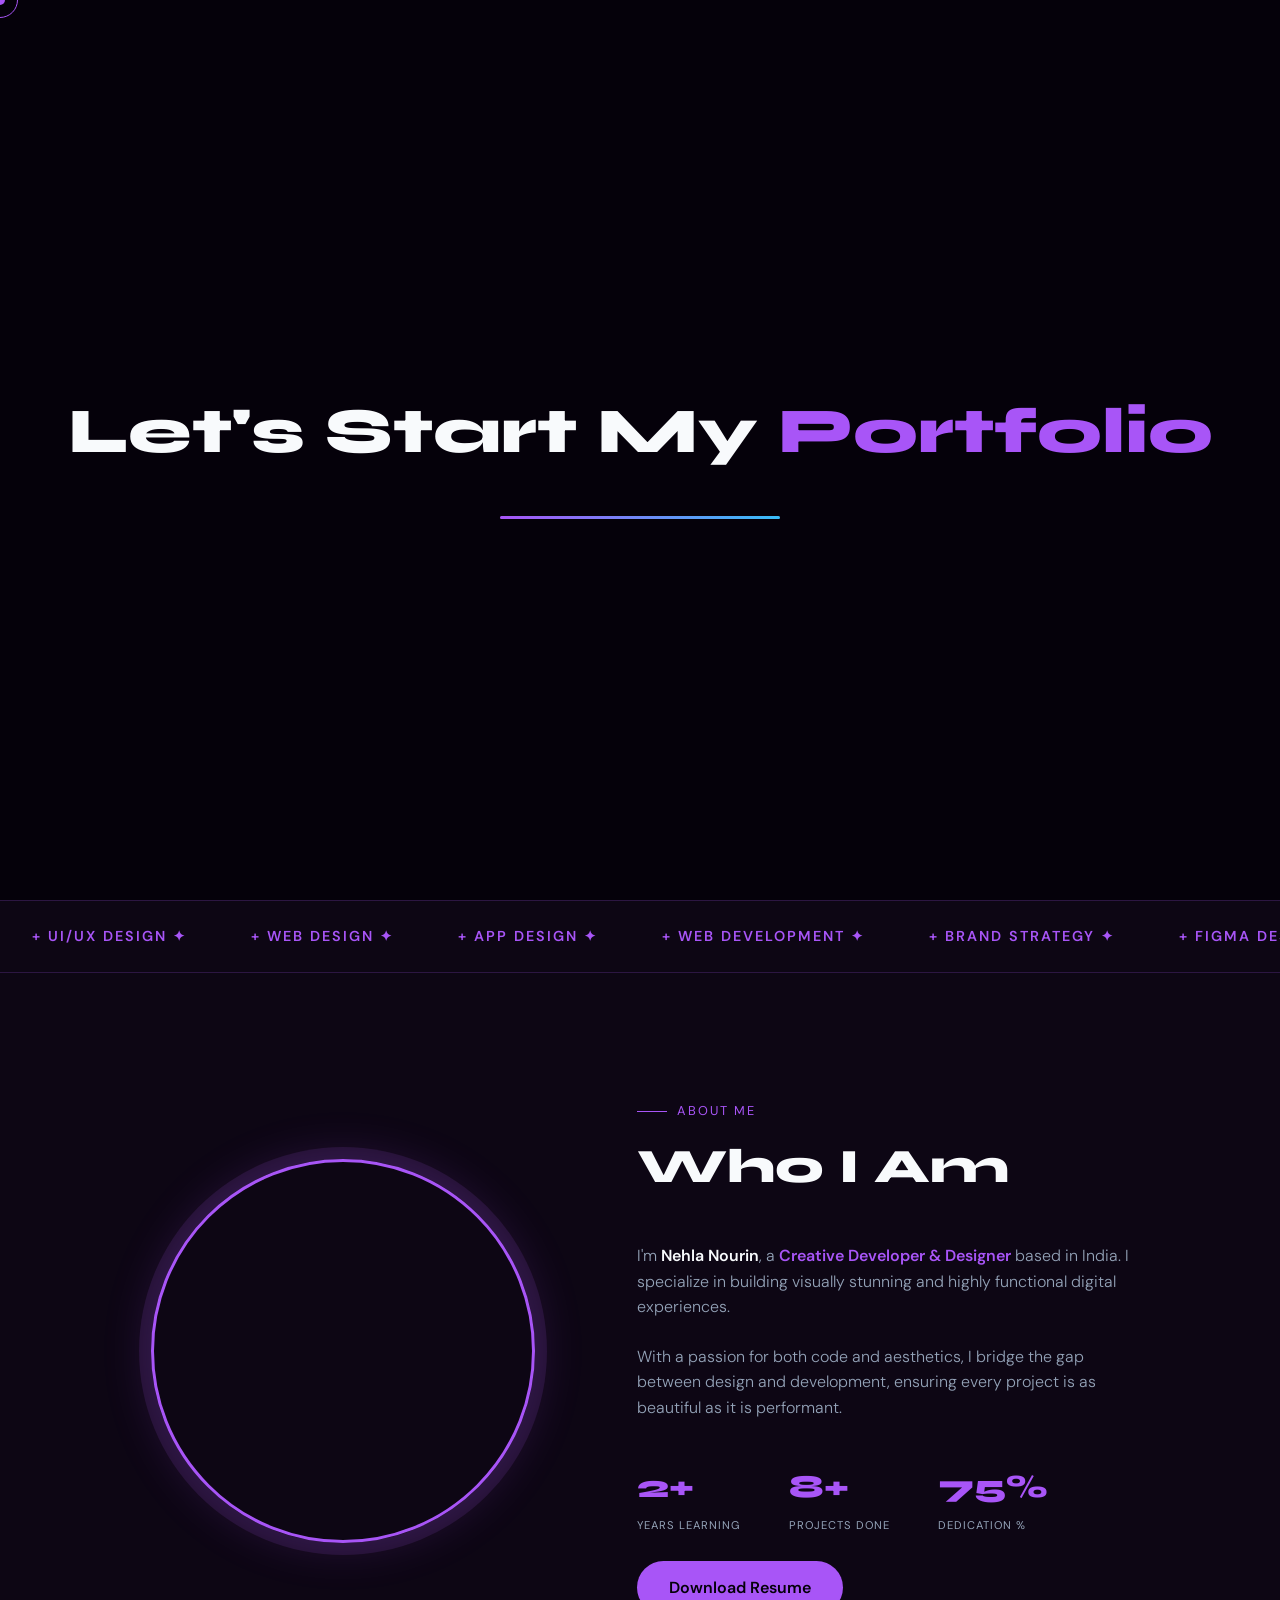
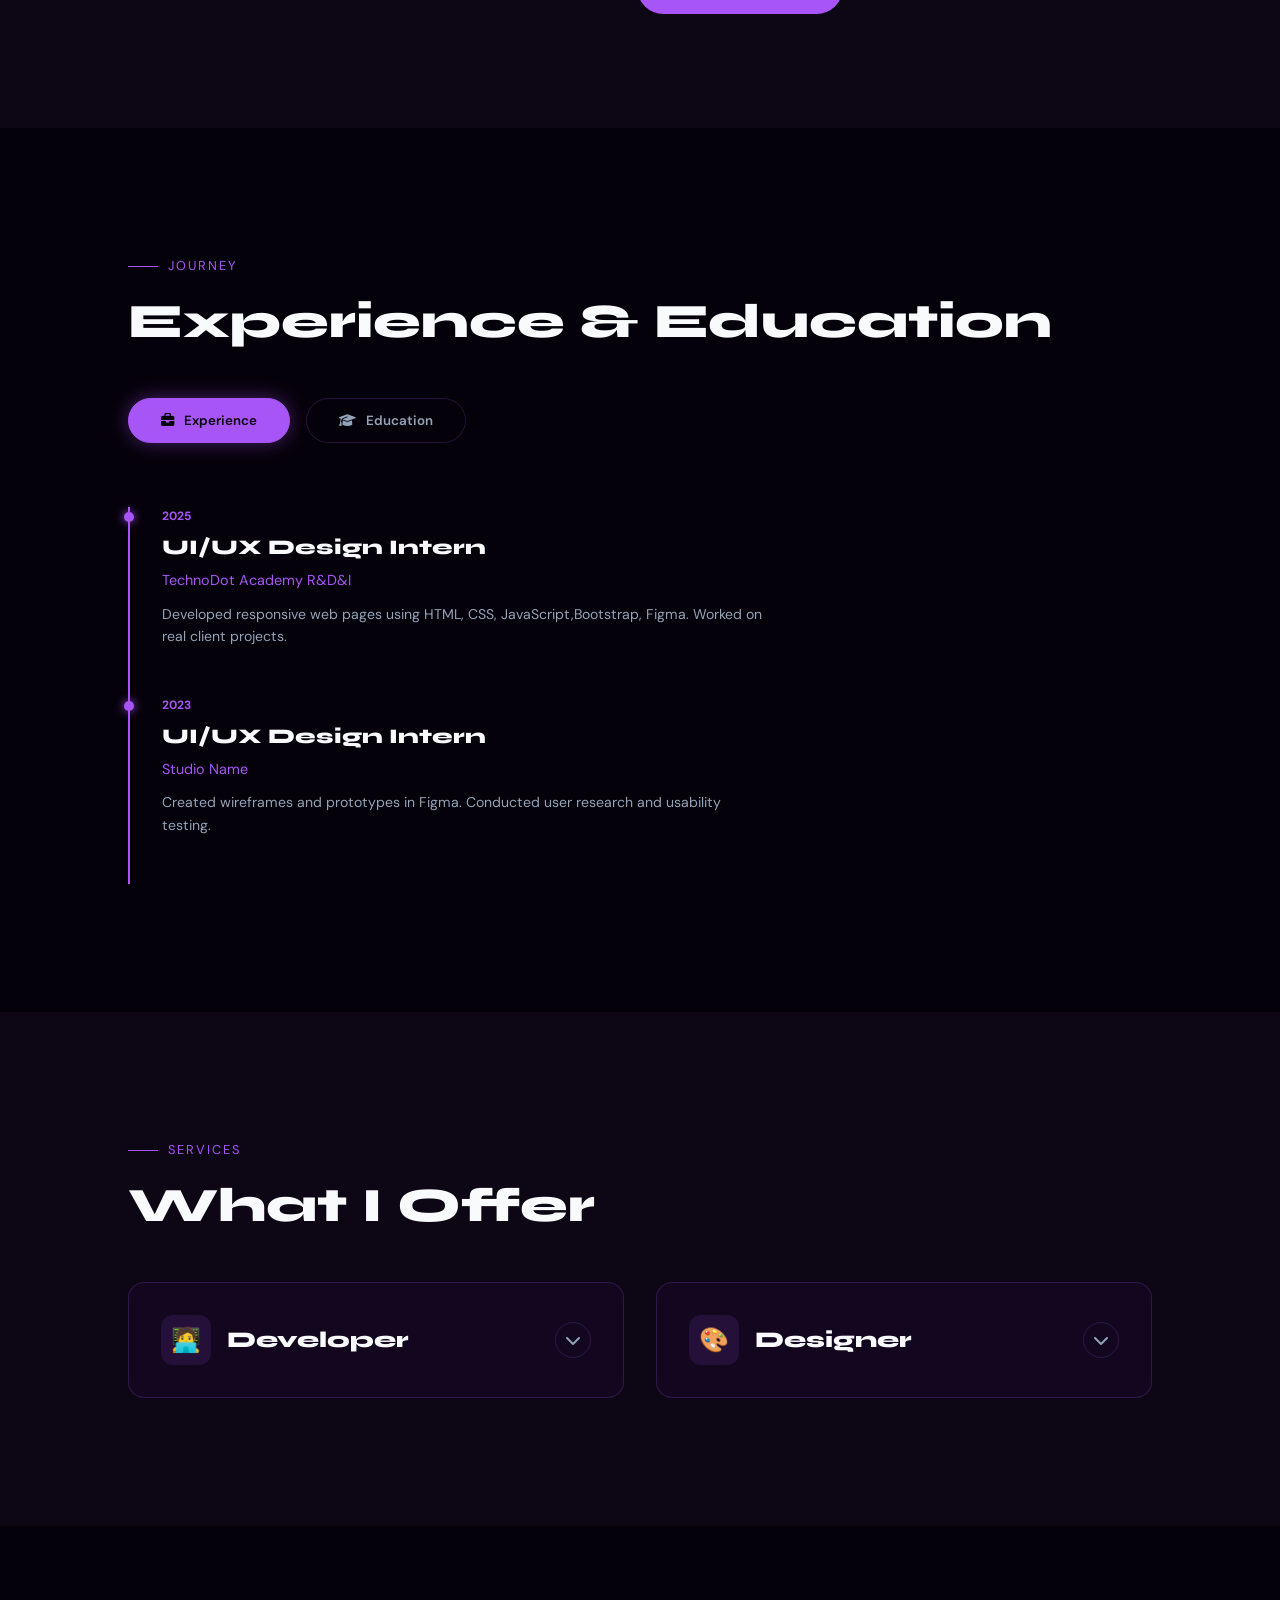
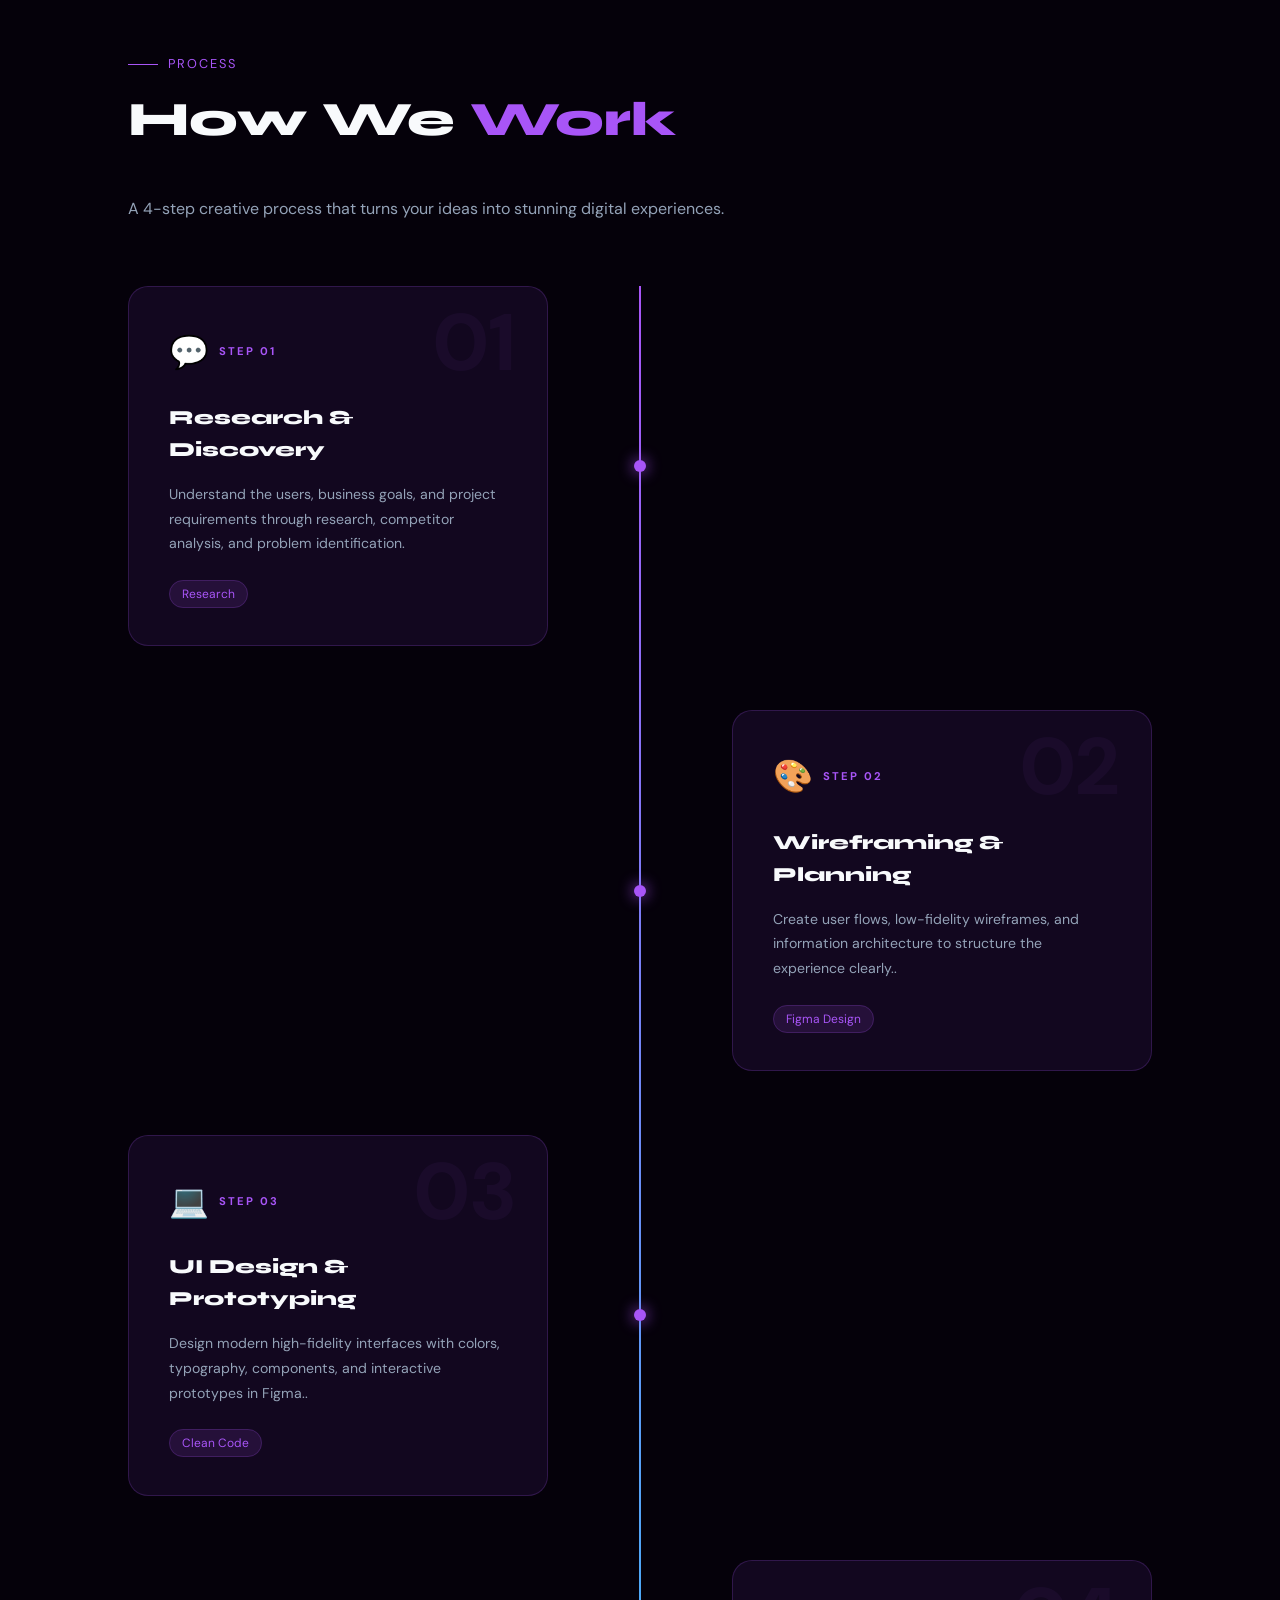
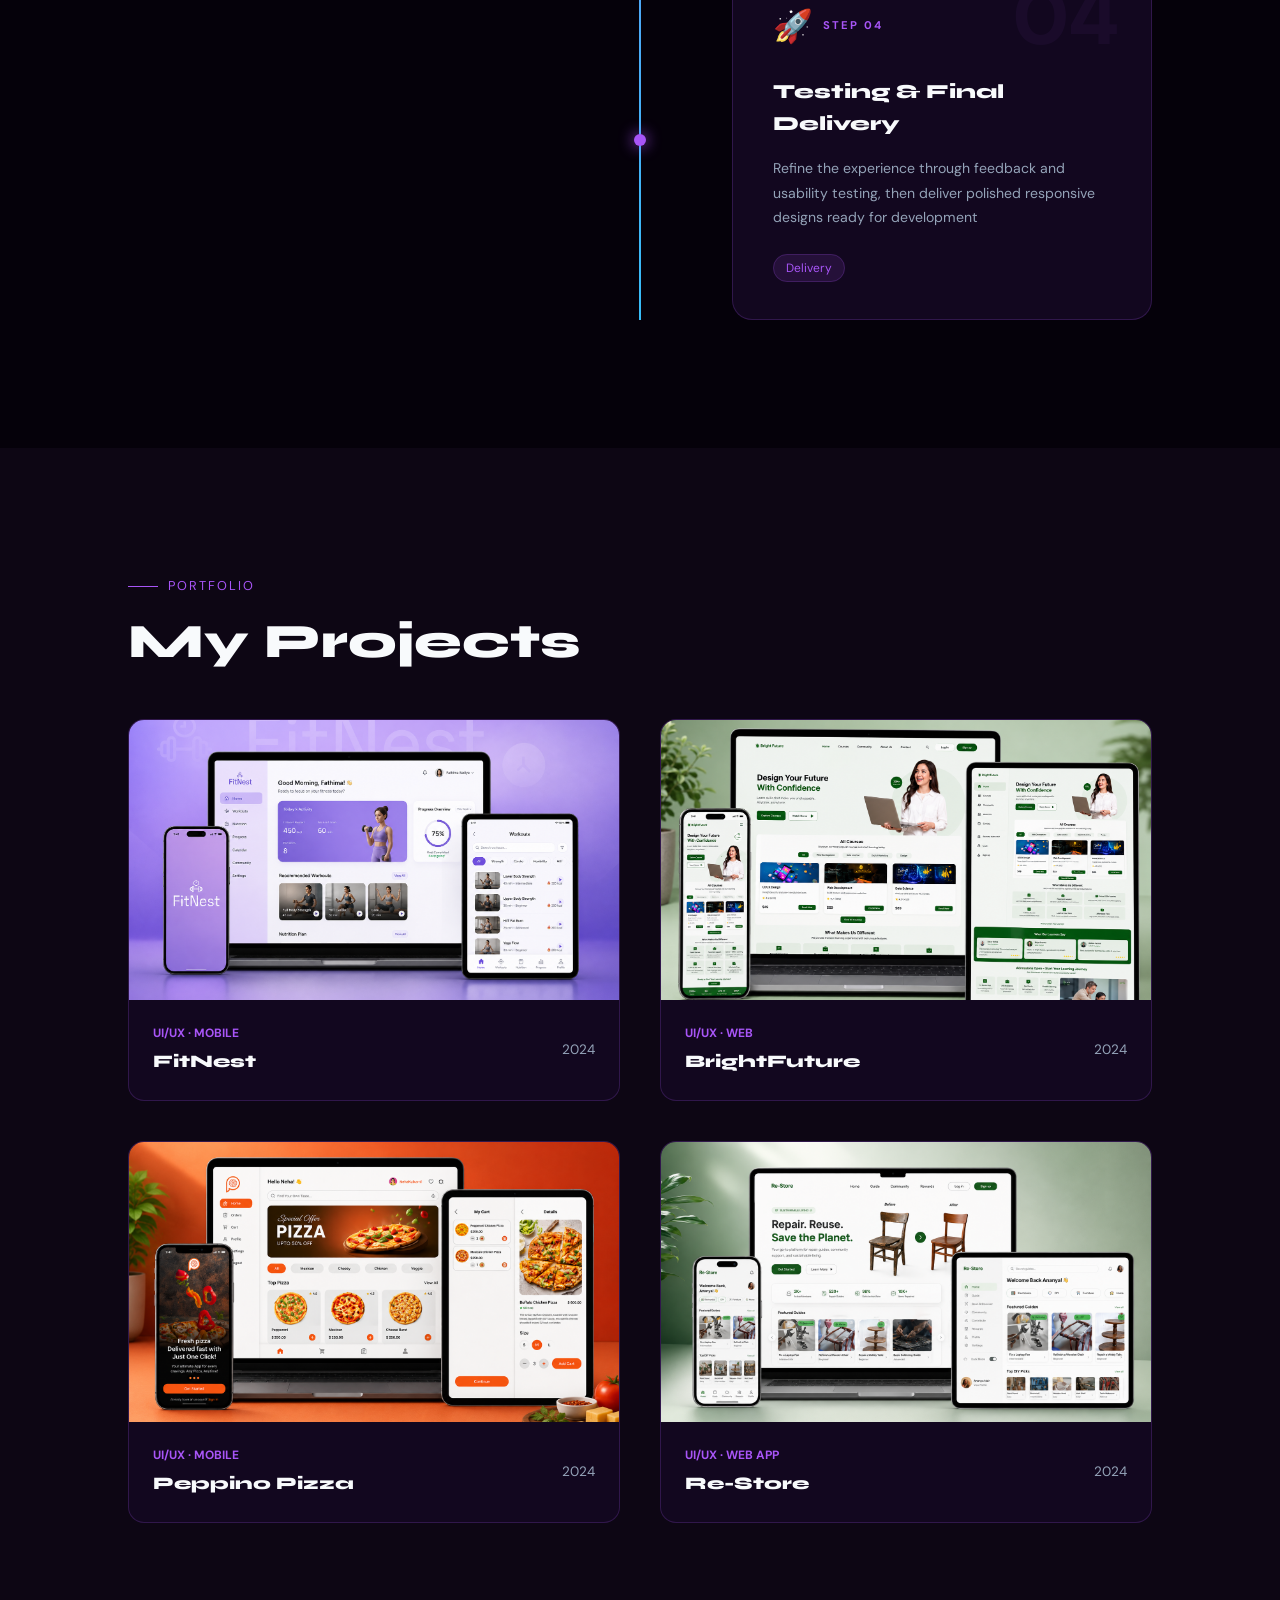
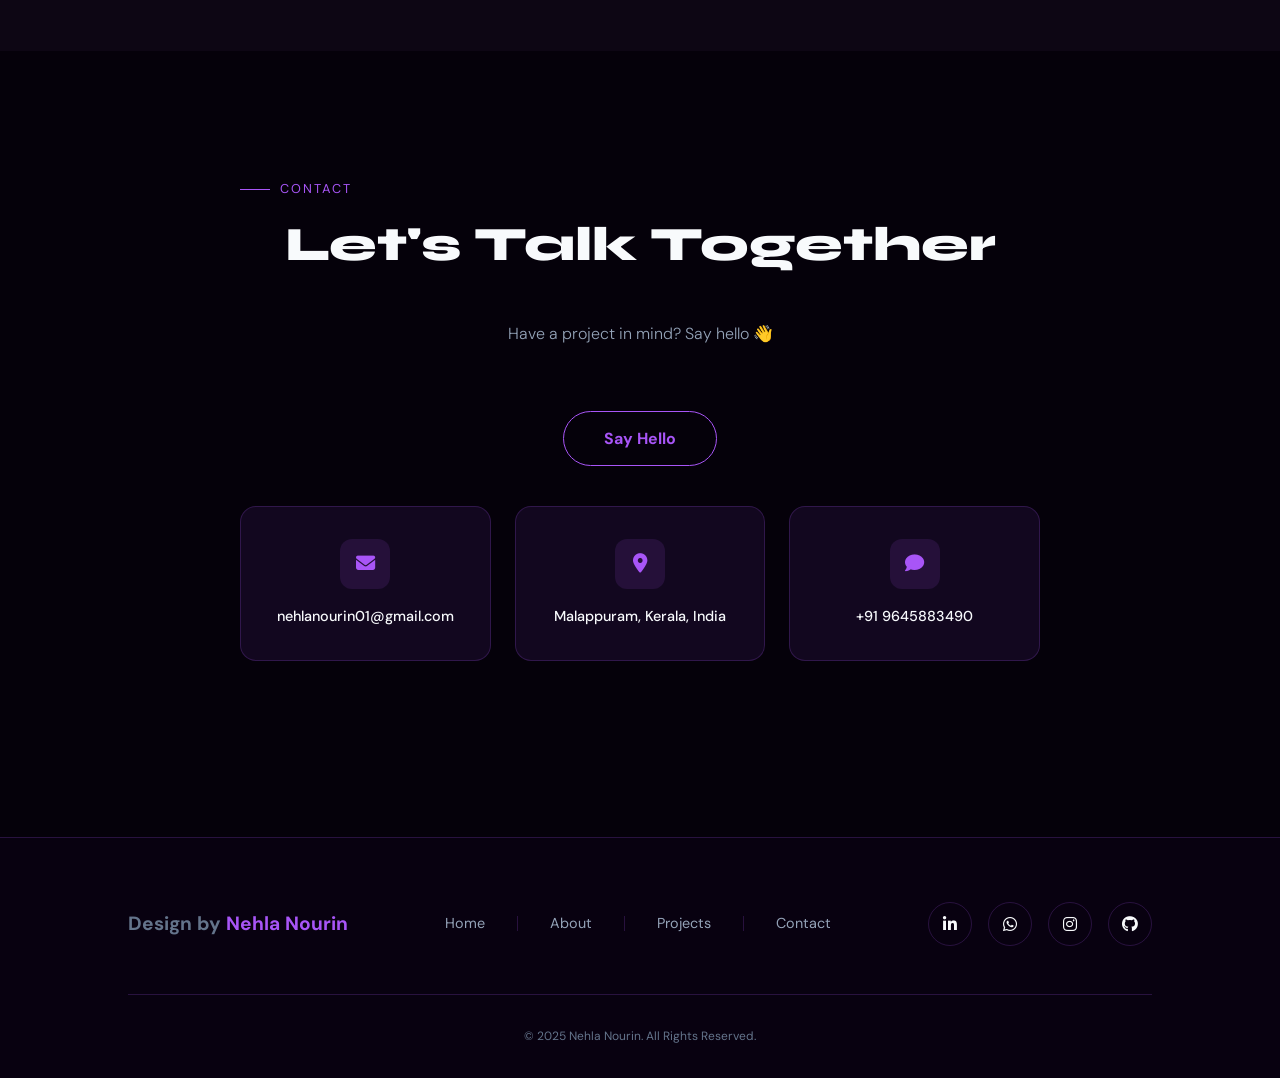
==== index.html @ ca7ad857 "Initial portfolio upload" ====
<!DOCTYPE html>
<html lang="en" data-theme="dark">

<head>
    <meta charset="UTF-8">
    <meta name="viewport" content="width=device-width, initial-scale=1.0">
    <title>Nehla Nourin — Creative Developer & Designer</title>
    <meta name="description"
        content="Portfolio of Nehla Nourin, a Creative Developer & Designer specializing in UI/UX and Web Development.">

    <!-- Fonts -->
    <link rel="preconnect" href="https://fonts.googleapis.com">
    <link rel="preconnect" href="https://fonts.gstatic.com" crossorigin>
    <link
        href="https://fonts.googleapis.com/css2?family=DM+Sans:ital,opsz,wght@0,9..40,100..1000;1,9..40,100..1000&family=Syne:wght@400..800&display=swap"
        rel="stylesheet">

    <!-- Icons -->
    <link rel="stylesheet" href="https://cdnjs.cloudflare.com/ajax/libs/font-awesome/6.5.1/css/all.min.css">
    <link rel="stylesheet" href="css/style.css">
</head>

<body>

    <!-- Scroll Progress -->
    <div id="prog"></div>

    <!-- Custom Cursor -->
    <div id="cur"></div>
    <div id="cur-r"></div>

    <!-- Intro Loader -->
    <div id="intro">
        <div class="intro-text"></div>
        <div class="intro-bar">
            <div class="intro-fill"></div>
        </div>
    </div>

    <!-- Navbar -->
    <nav id="navbar">
        <a href="#home" class="logo">Nehla<span>.</span></a>

        <div class="nav-links">
            <a href="#home" class="active">Home</a>
            <a href="#about">About</a>
            <a href="#projects">Projects</a>
            <a href="#contact">Contact</a>
        </div>

        <div class="nav-right">
            <div class="theme-toggle" onclick="toggleTheme()">
                <div class="toggle-knob">🌙</div>
            </div>
            <div class="hamburger" id="hbg">
                <i class="fa-solid fa-bars-staggered"></i>
            </div>
        </div>
    </nav>

    <!-- Mobile Menu -->
    <div id="mob">
        <a href="#home" class="mob-link">🏠 Home</a>
        <a href="#about" class="mob-link">👤 About</a>
        <a href="#projects" class="mob-link">🗂 Projects</a>
        <a href="#contact" class="mob-link">📬 Contact</a>
    </div>

    <!-- Hero Section -->
    <section id="home">
        <div class="hero-left">
            <span class="hi rv" style="transition-delay: 0.1s;">Hello, I'm</span>
            <h1 class="rv" style="transition-delay: 0.2s;">Nehla Nourin</h1>
            <span class="sub rv" style="transition-delay: 0.3s;">Creative Developer & Designer</span>

            <div class="available-badge rv" style="transition-delay: 0.4s;"
                onclick="window.open('https://wa.me/919645883490?text=Hello%20Nehla,%20I\'d%20like%20to%20work%20with%20you!')">
                <div class="dot-ping"></div>
                Available for Work
            </div>

            <div class="hero-btns rv" style="transition-delay: 0.5s;">
                <a href="#contact" class="btn btn-primary">Get In Touch</a>
                <a href="#projects" class="btn btn-ghost">View Projects</a>
            </div>

            <div class="hero-socials rv" style="transition-delay: 0.6s;">
                <a href="https://www.linkedin.com/in/nehla-nourin-860824318" class="soc-icon"><i
                        class="fa-brands fa-linkedin-in"></i></a>
                <a href="https://github.com/nehlanourin" class="soc-icon"><i class="fa-brands fa-github"></i></a>
                <a href="https://www.instagram.com/nehla_nourin_/" class="soc-icon"><i
                        class="fa-brands fa-instagram"></i></a>
                <a href="https://wa.me/919645883490" class="soc-icon"><i class="fa-brands fa-whatsapp"></i></a>
            </div>
        </div>

        <div class="hero-center">
            <div id="hbox">
                <img src="./images/nehla1.png" alt="Nehla Nourin">
            </div>
        </div>

        <div class="hero-right">
            <h2 class="syne big-txt">Creative<br><span>Developer &<br>Designer</span></h2>

            <div class="spin-btn" onclick="document.querySelector('#contact').scrollIntoView()">
                <div class="spin-ring">
                    <div class="spin-dot"></div>
                </div>
                <div class="spin-inner">
                    Get In Touch <br> <i class="fa-solid fa-arrow-right-long" style="margin-top:5px"></i>
                </div>
            </div>
        </div>
    </section>

    <!-- Ticker Strip -->
    <div id="ticker">
        <div class="ticker-wrap">
            <div class="tick-item">+ UI/UX Design ✦</div>
            <div class="tick-item">+ Web Design ✦</div>
            <div class="tick-item">+ App Design ✦</div>
            <div class="tick-item">+ Web Development ✦</div>
            <div class="tick-item">+ Brand Strategy ✦</div>
            <div class="tick-item">+ Figma Design ✦</div>
            <!-- Duplicate for seamless loop -->
            <div class="tick-item">+ UI/UX Design ✦</div>
            <div class="tick-item">+ Web Design ✦</div>
            <div class="tick-item">+ App Design ✦</div>
            <div class="tick-item">+ Web Development ✦</div>
            <div class="tick-item">+ Brand Strategy ✦</div>
            <div class="tick-item">+ Figma Design ✦</div>
        </div>
    </div>

    <!-- About Section -->
    <section id="about">
        <div class="about-left rl">
            <div class="about-img">
                <img src="./images/nehla1.png" alt="Nehla Nourin">
            </div>
        </div>
        <div class="about-right rr">
            <div class="eyebrow">About Me</div>
            <h2 class="section-title">Who I Am</h2>
            <p class="bio">
                I'm <b>Nehla Nourin</b>, a <span>Creative Developer & Designer</span> based in India. I specialize in
                building visually stunning and highly functional digital experiences.
            </p>
            <p class="bio">
                With a passion for both code and aesthetics, I bridge the gap between design and development, ensuring
                every project is as beautiful as it is performant.
            </p>

            <div class="stats-row">
                <div class="stat-item">
                    <h3 class="count" data-target="2">0</h3>
                    <p>Years Learning</p>
                </div>
                <div class="stat-item">
                    <h3 class="count" data-target="10">0</h3>
                    <p>Projects Done</p>
                </div>
                <div class="stat-item">
                    <h3 class="count" data-target="100">0</h3>
                    <p>Dedication %</p>
                </div>
            </div>

            <a href="./images/Nehla_Nourin_Resume.pdf" download class="btn btn-primary">Download Resume</a>
        </div>
    </section>

    <!-- Experience & Education -->
    <section id="exp">
        <div class="eyebrow">Journey</div>
        <h2 class="section-title">Experience & Education</h2>

        <div class="tabs">
            <button class="tab-btn active" onclick="switchTab('exp-pane', this)">
                <i class="fa-solid fa-briefcase"></i> Experience
            </button>
            <button class="tab-btn" onclick="switchTab('edu-pane', this)">
                <i class="fa-solid fa-graduation-cap"></i> Education
            </button>
        </div>

        <div id="exp-pane" class="pane active rv">
            <div class="timeline">
                <div class="time-item">
                    <span class="time-year">2025</span>
                    <h3 class="time-title">UI/UX Design Intern</h3>
                    <span class="time-place">TechnoDot Academy R&D&I</span>
                    <p class="time-desc">Developed responsive web pages using HTML, CSS, JavaScript,Bootstrap, Figma.
                        Worked on real
                        client projects.</p>
                </div>
                <div class="time-item">
                    <span class="time-year">2023</span>
                    <h3 class="time-title">UI/UX Design Intern</h3>
                    <span class="time-place">Studio Name</span>
                    <p class="time-desc">Created wireframes and prototypes in Figma. Conducted user research and
                        usability testing.</p>
                </div>
            </div>
        </div>

        <div id="edu-pane" class="pane rv">
            <div class="timeline">
                <div class="time-item">
                    <span class="time-year">2022 – 2025</span>
                    <h3 class="time-title">BCA (Bachelor of Computer Applications)</h3>
                    <span class="time-place">Calicut University, Kerala</span>
                </div>
                <div class="time-item">
                    <span class="time-year">2020 – 2022</span>
                    <h3 class="time-title">Higher Secondary</h3>
                    <span class="time-place">Darul Hidaya Higher Secondary School</span>
                </div>
                <div class="time-item">
                    <span class="time-year">2019</span>
                    <h3 class="time-title">SSLC</h3>
                    <span class="time-place">NavaMukundha Hiher Secondary School</span>
                </div>
            </div>
        </div>
    </section>

    <!-- What I Offer -->
    <section id="offer">
        <div class="eyebrow">Services</div>
        <h2 class="section-title">What I Offer</h2>

        <div class="offer-grid">
            <!-- Card 1 -->
            <div class="offer-card rv d1" onclick="toggleAccordion(this)">
                <div class="card-head">
                    <div class="card-head-left">
                        <div class="card-icon">🧑‍💻</div>
                        <h3>Developer</h3>
                    </div>
                    <div class="chevron"><i class="fa-solid fa-chevron-down"></i></div>
                </div>
                <div class="card-body">
                    <p>Website creation with HTML, CSS, JavaScript. Professional responsive websites with modern tools.
                    </p>
                    <div class="tags">
                        <span class="tag">HTML</span>
                        <span class="tag">CSS</span>
                        <span class="tag">JavaScript</span>
                        <span class="tag">Bootstrap</span>
                        <span class="tag">Responsive</span>
                    </div>
                </div>
            </div>

            <!-- Card 2 -->
            <div class="offer-card rv d2" onclick="toggleAccordion(this)">
                <div class="card-head">
                    <div class="card-head-left">
                        <div class="card-icon">🎨</div>
                        <h3>Designer</h3>
                    </div>
                    <div class="chevron"><i class="fa-solid fa-chevron-down"></i></div>
                </div>
                <div class="card-body">
                    <p>UI/UX design with Figma, Photoshop, Adobe XD. Creating user-centered interfaces and motion
                        designs.</p>
                    <div class="tags">
                        <span class="tag">Figma</span>
                        <span class="tag">Photoshop</span>
                        <span class="tag">Adobe XD</span>
                        <span class="tag">UI/UX</span>
                    </div>
                </div>
            </div>
        </div>
    </section>

    <!-- How We Work -->
    <section id="work">
        <div class="process-intro rv">
            <div class="eyebrow">Process</div>
            <h2 class="section-title">How We <span>Work</span></h2>
            <p class="sub">A 4-step creative process that turns your ideas into stunning digital experiences.</p>
        </div>

        <div class="process-wrap">
            <!-- Step 1 -->
            <div class="work-step">
                <div class="work-dot"></div>
                <div class="work-card rl d1">
                    <div class="step-num">01</div>
                    <div class="step-icon-wrap">
                        <span class="step-emoji">💬</span>
                        <span class="step-label">STEP 01</span>
                    </div>
                    <h3>Research & Discovery</h3>
                    <p>Understand the users, business goals, and project requirements through research, competitor
                        analysis, and problem identification.</p>
                    <span class="tag">Research</span>
                </div>
            </div>

            <!-- Step 2 -->
            <div class="work-step">
                <div class="work-dot"></div>
                <div class="work-card rr d2">
                    <div class="step-num">02</div>
                    <div class="step-icon-wrap">
                        <span class="step-emoji">🎨</span>
                        <span class="step-label">STEP 02</span>
                    </div>
                    <h3>Wireframing & Planning</h3>
                    <p>Create user flows, low-fidelity wireframes, and information architecture to structure the
                        experience clearly..</p>
                    <span class="tag">Figma Design</span>
                </div>
            </div>

            <!-- Step 3 -->
            <div class="work-step">
                <div class="work-dot"></div>
                <div class="work-card rl d3">
                    <div class="step-num">03</div>
                    <div class="step-icon-wrap">
                        <span class="step-emoji">💻</span>
                        <span class="step-label">STEP 03</span>
                    </div>
                    <h3>UI Design & Prototyping</h3>
                    <p>Design modern high-fidelity interfaces with colors, typography, components, and interactive
                        prototypes in Figma..</p>
                    <span class="tag">Clean Code</span>
                </div>
            </div>

            <!-- Step 4 -->
            <div class="work-step">
                <div class="work-dot"></div>
                <div class="work-card rr d4">
                    <div class="step-num">04</div>
                    <div class="step-icon-wrap">
                        <span class="step-emoji">🚀</span>
                        <span class="step-label">STEP 04</span>
                    </div>
                    <h3>Testing & Final Delivery</h3>
                    <p>Refine the experience through feedback and usability testing, then deliver polished responsive
                        designs ready for development</p>
                    <span class="tag">Delivery</span>
                </div>
            </div>
        </div>
    </section>

    <!-- Projects -->
    <section id="projects">
        <div class="eyebrow">Portfolio</div>
        <h2 class="section-title">My Projects</h2>

        <div class="project-grid">
            <!-- Project 1 -->
            <div class="project-card rv d1" onclick="location.href='projects.html'">
                <div class="proj-img-wrap" style="background: linear-gradient(135deg, var(--accent), #7c3aed)">
                    <img src="./images/fitnest.png" alt="FitNest">
                    <div class="proj-overlay">
                        <button class="view-btn">View Project →</button>
                    </div>
                </div>
                <div class="proj-info">
                    <div>
                        <span class="proj-cat">UI/UX · Mobile</span>
                        <h3 class="proj-name">FitNest</h3>
                    </div>
                    <span class="proj-year">2024</span>
                </div>
            </div>

            <!-- Project 2 -->
            <div class="project-card rv d2" onclick="location.href='projects.html'">
                <div class="proj-img-wrap" style="background: linear-gradient(135deg, #38BDF8, #0284c7)">
                    <img src="./images/bright future 2.png" alt="BrightFuture">
                    <div class="proj-overlay">
                        <button class="view-btn">View Project →</button>
                    </div>
                </div>
                <div class="proj-info">
                    <div>
                        <span class="proj-cat">UI/UX · Web</span>
                        <h3 class="proj-name">BrightFuture</h3>
                    </div>
                    <span class="proj-year">2024</span>
                </div>
            </div>

            <!-- Project 3 -->
            <div class="project-card rv d3" onclick="location.href='projects.html'">
                <div class="proj-img-wrap" style="background: linear-gradient(135deg, #f97316, #dc2626)">
                    <img src="./images/pepino.png" alt="Peppino Pizza">
                    <div class="proj-overlay">
                        <button class="view-btn">View Project →</button>
                    </div>
                </div>
                <div class="proj-info">
                    <div>
                        <span class="proj-cat">UI/UX · Mobile</span>
                        <h3 class="proj-name">Peppino Pizza</h3>
                    </div>
                    <span class="proj-year">2024</span>
                </div>
            </div>

            <!-- Project 4 -->
            <div class="project-card rv d4" onclick="location.href='projects.html'">
                <div class="proj-img-wrap" style="background: linear-gradient(135deg, #16a34a, #15803d)">
                    <img src="./images/restore.png" alt="Re-Store">
                    <div class="proj-overlay">
                        <button class="view-btn">View Project →</button>
                    </div>
                </div>
                <div class="proj-info">
                    <div>
                        <span class="proj-cat">UI/UX · Web App</span>
                        <h3 class="proj-name">Re-Store</h3>
                    </div>
                    <span class="proj-year">2024</span>
                </div>
            </div>
        </div>
    </section>

    <!-- Contact -->
    <section id="contact">
        <div class="contact-box">
            <div class="eyebrow">Contact</div>
            <h2 class="section-title rv">Let's Talk Together</h2>
            <p class="bio rv d1">Have a project in mind? Say hello 👋</p>

            <button id="sayHelloBtn" class="rv d2" onclick="toggleForm()">Say Hello</button>

            <div class="info-boxes rv d3">
                <div class="info-card">
                    <div class="info-icon"><i class="fa-solid fa-envelope"></i></div>
                    <p>nehlanourin01@gmail.com</p>
                </div>
                <div class="info-card">
                    <div class="info-icon"><i class="fa-solid fa-location-dot"></i></div>
                    <p>Malappuram, Kerala, India</p>
                </div>
                <div class="info-card">
                    <div class="info-icon"><i class="fa-solid fa-comment"></i></div>
                    <p>+91 9645883490</p>
                </div>
            </div>

            <!-- Contact Form -->
            <form action="https://formspree.io/f/xvzldkwvx" method="POST" id="contactform">
                <div class="form-row">
                    <div class="form-group">
                        <label>Name</label>
                        <input type="text" name="name" id="name" placeholder="Your Name" required>
                    </div>
                    <div class="form-group">
                        <label>Email</label>
                        <input type="email" name="email" id="email" placeholder="Your Email" required>
                    </div>
                </div>
                <div class="form-group">
                    <label>Subject</label>
                    <input type="text" name="subject" id="subject" placeholder="Subject">
                </div>
                <div class="form-group">
                    <label>Message</label>
                    <textarea id="message" name="message" placeholder="Your Message" required></textarea>
                </div>
                <button type="submit" class="submit-btn">Send Message</button>
            </form>
        </div>
    </section>

    <!-- Footer -->
    <footer>
        <div class="foot-top">
            <div class="foot-logo">Design by <span>Nehla Nourin</span></div>

            <div class="foot-links">
                <a href="#home">Home</a>
                <div class="foot-sep"></div>
                <a href="#about">About</a>
                <div class="foot-sep"></div>
                <a href="#projects">Projects</a>
                <div class="foot-sep"></div>
                <a href="#contact">Contact</a>
            </div>

            <div class="foot-socials">
                <a href="https://www.linkedin.com/in/nehla-nourin-430a36295/" class="soc-icon"><i
                        class="fa-brands fa-linkedin-in"></i></a>
                <a href="https://wa.me/+919645883490" class="soc-icon"><i class="fa-brands fa-whatsapp"></i></a>
                <a href="https://www.instagram.com/nehla_nourin_/" class="soc-icon"><i
                        class="fa-brands fa-instagram"></i></a>
                <a href="https://github.com/NehlaNourin" class="soc-icon"><i class="fa-brands fa-github"></i></a>
            </div>
        </div>
        <div class="copy">
            © 2025 Nehla Nourin. All Rights Reserved.
        </div>
    </footer>
    <script src="js/main.js"></script>
</body>

</html>
---- css/style.css ----
:root {
   --bg: #05010A;
   --bg2: #0d0614;
   --bg3: #080110;
   --card: #12071F;
   --border: rgba(168, 85, 247, 0.2);
   --accent: #A855F7;
   --accent2: #38BDF8;
   --accentg: rgba(168, 85, 247, 0.12);
   --white: #F8FAFC;
   --gray: #94a3b8;
   --gray2: #64748b;
   --trans: 0.3s cubic-bezier(0.4, 0, 0.2, 1);
 }

 [data-theme="light"] {
   --bg: #faf8ff;
   --bg2: #f0ebff;
   --bg3: #e8e0ff;
   --card: #ffffff;
   --border: rgba(124, 58, 237, 0.2);
   --accent: #7c3aed;
   --accent2: #0284c7;
   --accentg: rgba(124, 58, 237, 0.08);
   --white: #0f0a1a;
   --gray: #4b5563;
   --gray2: #6b7280;
 }

 * {
   margin: 0;
   padding: 0;
   box-sizing: border-box;
   transition: background-color 0.3s ease, color 0.3s ease, border-color 0.3s ease;
 }

 html {
   scroll-behavior: smooth;
   overflow-x: hidden;
 }

 body {
   background-color: var(--bg);
   color: var(--white);
   font-family: 'DM Sans', sans-serif;
   font-weight: 400;
   line-height: 1.6;
   overflow-x: hidden;
 }

 h1,
 h2,
 h3,
 h4,
 .syne {
   font-family: 'Syne', sans-serif;
   font-weight: 800;
 }

 a {
   text-decoration: none;
   color: inherit;
   transition: var(--trans);
 }

 ul {
   list-style: none;
 }

 img {
   max-width: 100%;
   display: block;
 }

 button,
 .btn {
   cursor: pointer;
   border: none;
   outline: none;
   font-family: inherit;
   transition: var(--trans);
 }

 /* --- Scroll Progress Bar --- */
 #prog {
   position: fixed;
   top: 0;
   left: 0;
   height: 2px;
   background: linear-gradient(90deg, var(--accent), var(--accent2));
   z-index: 2000;
   width: 0%;
 }

 /* --- Custom Cursor --- */
 #cur {
   width: 10px;
   height: 10px;
   background: var(--accent);
   position: fixed;
   border-radius: 50%;
   pointer-events: none;
   z-index: 9999;
   transform: translate(-50%, -50%);
   transition: width 0.3s, height 0.3s, background 0.3s;
 }

 #cur-r {
   width: 36px;
   height: 36px;
   border: 1.5px solid var(--accent);
   position: fixed;
   border-radius: 50%;
   pointer-events: none;
   z-index: 9998;
   transform: translate(-50%, -50%);
   transition: width 0.3s, height 0.3s, border-color 0.3s;
 }

 @media (hover: none) and (pointer: coarse) {

   #cur,
   #cur-r {
     display: none;
   }

   body {
     cursor: auto;
   }
 }

 /* --- Intro Loader --- */
 #intro {
   position: fixed;
   inset: 0;
   background: var(--bg);
   z-index: 9997;
   display: flex;
   flex-direction: column;
   justify-content: center;
   align-items: center;
   transition: transform 0.9s cubic-bezier(0.77, 0, 0.18, 1);
 }

 .intro-text {
   font-family: 'Syne', sans-serif;
   font-weight: 800;
   font-size: clamp(2rem, 6vw, 4rem);
   perspective: 1000px;
   margin-bottom: 2rem;
   text-align: center;
 }

 .il {
   display: inline-block;
   opacity: 0;
   transform: rotateX(90deg);
   color: var(--white);
 }

 .il.accent {
   color: var(--accent);
 }

 .intro-bar {
   width: 280px;
   height: 3px;
   background: rgba(168, 85, 247, 0.2);
   border-radius: 100px;
   overflow: hidden;
   position: relative;
 }

 .intro-fill {
   position: absolute;
   top: 0;
   left: 0;
   height: 100%;
   width: 0%;
   background: linear-gradient(90deg, var(--accent), var(--accent2));
 }

 /* --- Navbar --- */
 nav {
   position: fixed;
   top: 0;
   width: 100%;
   z-index: 1000;
   padding: 1.5rem 5%;
   display: flex;
   justify-content: space-between;
   align-items: center;
   backdrop-filter: blur(20px);
   -webkit-backdrop-filter: blur(20px);
   transition: padding 0.3s, border-bottom 0.3s;
 }

 nav.scrolled {
   padding: 1rem 5%;
   border-bottom: 1px solid var(--border);
 }

 .logo {
   font-size: 1.5rem;
   font-weight: 800;
   color: var(--white);
 }

 .logo span {
   color: var(--accent);
 }

 .nav-links {
   display: flex;
   gap: 2.5rem;
   position: absolute;
   left: 50%;
   transform: translateX(-50%);
 }

 .nav-links a {
   font-size: 0.85rem;
   text-transform: uppercase;
   font-weight: 500;
   color: var(--gray);
   letter-spacing: 1px;
   position: relative;
 }

 .nav-links a:hover,
 .nav-links a.active {
   color: var(--accent);
 }

 .nav-links a::after {
   content: '';
   position: absolute;
   bottom: -5px;
   left: 0;
   width: 0%;
   height: 2px;
   background: var(--accent);
   transition: var(--trans);
 }

 .nav-links a:hover::after {
   width: 100%;
 }

 .nav-right {
   display: flex;
   align-items: center;
   gap: 1.5rem;
 }

 /* Theme Toggle */
 .theme-toggle {
   width: 56px;
   height: 28px;
   background: var(--accent);
   border-radius: 100px;
   position: relative;
   cursor: pointer;
   transition: background 0.3s;
 }

 [data-theme="light"] .theme-toggle {
   background: #e2e8f0;
 }

 .toggle-knob {
   width: 22px;
   height: 22px;
   background: white;
   border-radius: 50%;
   position: absolute;
   top: 3px;
   left: 31px;
   transition: left 0.3s ease;
   display: flex;
   justify-content: center;
   align-items: center;
   font-size: 0.7rem;
   color: #333;
 }

 [data-theme="light"] .toggle-knob {
   left: 3px;
 }

 .hamburger {
   display: none;
   font-size: 1.5rem;
   color: var(--white);
   cursor: pointer;
 }

 /* Mobile Menu */
 #mob {
   position: fixed;
   inset: 0;
   background: rgba(5, 1, 10, 0.97);
   backdrop-filter: blur(20px);
   z-index: 999;
   display: flex;
   flex-direction: column;
   justify-content: center;
   align-items: center;
   gap: 2rem;
   transform: translateY(-100%);
   transition: transform 0.6s cubic-bezier(0.77, 0, 0.18, 1);
 }

 #mob.open {
   transform: translateY(0);
 }

 .mob-link {
   font-size: 2rem;
   font-family: 'Syne', sans-serif;
   font-weight: 700;
 }

 /* --- Sections --- */
 section {
   padding: 8rem 10%;
   position: relative;
 }

 .eyebrow {
   display: flex;
   align-items: center;
   gap: 10px;
   color: var(--accent);
   text-transform: uppercase;
   font-size: 0.8rem;
   letter-spacing: 2px;
   margin-bottom: 1rem;
 }

 .eyebrow::before {
   content: '';
   width: 30px;
   height: 1.5px;
   background: var(--accent);
 }

 .section-title {
   font-size: clamp(2rem, 4vw, 3rem);
   margin-bottom: 3rem;
   line-height: 1.2;
 }

 /* --- Reveal Animations --- */
 .rv {
   opacity: 0;
   transform: translateY(40px);
   transition: 0.7s ease;
 }

 .rl {
   opacity: 0;
   transform: translateX(-50px);
   transition: 0.7s ease;
 }

 .rr {
   opacity: 0;
   transform: translateX(50px);
   transition: 0.7s ease;
 }

 .on {
   opacity: 1 !important;
   transform: none !important;
 }

 .d1 {
   transition-delay: 0.1s;
 }

 .d2 {
   transition-delay: 0.2s;
 }

 .d3 {
   transition-delay: 0.3s;
 }

 .d4 {
   transition-delay: 0.4s;
 }

 /* --- Hero Section --- */
 #home {
   min-height: 100vh;
   display: grid;
   grid-template-columns: 1fr auto 1fr;
   align-items: center;
   gap: 2rem;
   padding-top: 120px;
   background: radial-gradient(ellipse 60% 50% at 50% 50%, rgba(168, 85, 247, 0.07) 0%, transparent 70%);
 }

 .hero-left .hi {
   color: var(--accent);
   text-transform: uppercase;
   letter-spacing: 3px;
   font-size: 0.9rem;
   margin-bottom: 1rem;
   display: block;
 }

 .hero-left h1 {
   font-size: clamp(2.8rem, 5.5vw, 4.5rem);
   line-height: 1;
   margin-bottom: 1rem;
 }

 .hero-left .sub {
   color: var(--gray);
   font-size: 0.95rem;
   margin-bottom: 2rem;
   display: block;
 }

 .available-badge {
   display: inline-flex;
   align-items: center;
   gap: 8px;
   background: rgba(34, 197, 94, 0.1);
   border: 1px solid rgba(34, 197, 94, 0.2);
   padding: 8px 16px;
   border-radius: 100px;
   color: #22c55e;
   font-size: 0.85rem;
   margin-bottom: 2rem;
   cursor: pointer;
 }

 .dot-ping {
   width: 8px;
   height: 8px;
   background: #22c55e;
   border-radius: 50%;
   position: relative;
 }

 .dot-ping::after {
   content: '';
   position: absolute;
   inset: -4px;
   border: 1.5px solid #22c55e;
   border-radius: 50%;
   animation: ping 1.5s infinite;
 }

 @keyframes ping {
   0% {
     transform: scale(1);
     opacity: 1;
   }

   100% {
     transform: scale(2.5);
     opacity: 0;
   }
 }

 .hero-btns {
   display: flex;
   gap: 1.5rem;
   margin-bottom: 3rem;
 }

 .btn-primary {
   background: var(--accent);
   color: var(--bg);
   padding: 1rem 2rem;
   border-radius: 100px;
   font-weight: 600;
 }

 .btn-primary:hover {
   background: var(--accent2);
   transform: translateY(-3px);
 }

 .btn-ghost {
   border: 1px solid var(--border);
   color: var(--white);
   padding: 1rem 2rem;
   border-radius: 100px;
   font-weight: 600;
 }

 .btn-ghost:hover {
   border-color: var(--accent);
   color: var(--accent);
 }

 .hero-socials {
   display: flex;
   gap: 1rem;
 }

 .soc-icon {
   width: 44px;
   height: 44px;
   border: 1px solid var(--border);
   border-radius: 50%;
   display: flex;
   justify-content: center;
   align-items: center;
   color: var(--white);
 }

 .soc-icon:hover {
   border-color: var(--accent);
   color: var(--accent);
   transform: translateY(-5px);
 }

 .hero-center {
   position: relative;
   width: clamp(280px, 25vw, 400px);
 }

 #hbox {
   width: 100%;
   aspect-ratio: 4/5;
   border: 1.5px solid rgba(168, 85, 247, 0.3);
   border-radius: 20px;
   overflow: hidden;
   position: relative;
   box-shadow: 0 20px 50px rgba(168, 85, 247, 0.2);
   z-index: 2;
   transform: scale(0.9);
   opacity: 0;
   transition: transform 0.7s ease, opacity 0.7s ease;
 }

 #home.on #hbox {
   transform: scale(1);
   opacity: 1;
 }

 #hbox img {
   width: 100%;
   height: 100%;
   object-fit: cover;
   object-position: center top;
 }

 .hero-center::before,
 .hero-center::after {
   content: '';
   position: absolute;
   width: 60px;
   height: 60px;
   border: 3px solid var(--accent);
   z-index: 1;
 }

 .hero-center::before {
   top: -10px;
   left: -10px;
   border-right: 0;
   border-bottom: 0;
   border-radius: 20px 0 0 0;
 }

 .hero-center::after {
   bottom: -10px;
   right: -10px;
   border-left: 0;
   border-top: 0;
   border-radius: 0 0 20px 0;
 }

 .hero-right {
   display: flex;
   flex-direction: column;
   gap: 3rem;
   align-items: flex-start;
 }

 .hero-right .big-txt {
   font-size: clamp(2rem, 3.5vw, 3rem);
   line-height: 1.1;
   opacity: 0;
   transform: translateX(30px);
   transition: 0.7s ease 0.4s;
 }

 #home.on .big-txt {
   opacity: 1;
   transform: translateX(0);
 }

 .spin-btn {
   position: relative;
   width: 140px;
   height: 140px;
   display: flex;
   justify-content: center;
   align-items: center;
   cursor: pointer;
   opacity: 0;
   transform: scale(0.8);
   transition: 0.7s ease 0.6s;
 }

 #home.on .spin-btn {
   opacity: 1;
   transform: scale(1);
 }

 .spin-ring {
   position: absolute;
   inset: 0;
   border: 1.5px dashed var(--accent);
   border-radius: 50%;
   animation: rotate 9s linear infinite;
 }

 .spin-dot {
   position: absolute;
   top: -5px;
   left: 50%;
   width: 10px;
   height: 10px;
   background: var(--accent);
   border-radius: 50%;
   transform: translateX(-50%);
   box-shadow: 0 0 10px var(--accent);
 }

 .spin-inner {
   width: 100px;
   height: 100px;
   border: 1.5px solid var(--accent);
   border-radius: 50%;
   display: flex;
   flex-direction: column;
   justify-content: center;
   align-items: center;
   font-size: 0.75rem;
   font-weight: 600;
   text-align: center;
   padding: 10px;
 }

 @keyframes rotate {
   from {
     transform: rotate(0deg);
   }

   to {
     transform: rotate(360deg);
   }
 }

 /* --- Ticker Strip --- */
 #ticker {
   padding: 1.5rem 0;
   background: var(--bg2);
   border-top: 1px solid var(--border);
   border-bottom: 1px solid var(--border);
   overflow: hidden;
   display: flex;
 }

 .ticker-wrap {
   display: flex;
   white-space: nowrap;
   animation: ticker 20s linear infinite;
 }

 #ticker:hover .ticker-wrap {
   animation-play-state: paused;
 }

 .tick-item {
   display: flex;
   align-items: center;
   padding: 0 2rem;
   color: var(--accent);
   font-size: 0.9rem;
   text-transform: uppercase;
   font-weight: 600;
   letter-spacing: 2px;
 }

 @keyframes ticker {
   from {
     transform: translateX(0);
   }

   to {
     transform: translateX(-50%);
   }
 }

 /* --- About Section --- */
 #about {
   background: var(--bg2);
   display: grid;
   grid-template-columns: 1fr 1.2fr;
   gap: 5rem;
   align-items: center;
 }

 .about-left {
   position: relative;
   justify-self: center;
 }

 .about-img {
   width: clamp(280px, 30vw, 450px);
   aspect-ratio: 1;
   border-radius: 50%;
   border: 3px solid var(--accent);
   overflow: hidden;
   box-shadow: 0 0 0 12px var(--accentg), 0 0 50px rgba(168, 85, 247, 0.2);
 }

 .about-img img {
   width: 100%;
   height: 100%;
   object-fit: cover;
 }

 .bio {
   color: var(--gray);
   font-weight: 300;
   margin-bottom: 1.5rem;
 }

 .bio b {
   color: var(--white);
   font-weight: 600;
 }

 .bio span {
   color: var(--accent);
   font-weight: 600;
 }

 .stats-row {
   display: flex;
   gap: 3rem;
   margin: 2.5rem 0;
 }

 .stat-item h3 {
   font-size: 2rem;
   color: var(--accent);
   margin-bottom: 5px;
 }

 .stat-item p {
   font-size: 0.7rem;
   text-transform: uppercase;
   color: var(--gray);
   letter-spacing: 1px;
 }

 /* --- Experience/Education --- */
 #exp {
   background: var(--bg);
 }

 .tabs {
   display: flex;
   gap: 1rem;
   margin-bottom: 4rem;
 }

 .tab-btn {
   padding: 0.8rem 2rem;
   border-radius: 100px;
   border: 1px solid var(--border);
   background: transparent;
   color: var(--gray);
   font-weight: 600;
   display: flex;
   align-items: center;
   gap: 10px;
 }

 .tab-btn:hover {
   border-color: var(--accent);
   color: var(--accent);
 }

 .tab-btn.active {
   background: var(--accent);
   color: var(--bg);
   border-color: var(--accent);
   box-shadow: 0 0 20px rgba(168, 85, 247, 0.4);
 }

 .pane {
   display: none;
 }

 .pane.active {
   display: block;
 }

 .timeline {
   position: relative;
   padding-left: 2rem;
   border-left: 2px solid var(--accent);
 }

 .time-item {
   position: relative;
   padding-bottom: 3rem;
 }

 .time-item::before {
   content: '';
   position: absolute;
   left: -2.4rem;
   top: 5px;
   width: 10px;
   height: 10px;
   background: var(--accent);
   border-radius: 50%;
   box-shadow: 0 0 10px var(--accent);
 }

 .time-year {
   font-size: 0.75rem;
   color: var(--accent);
   text-transform: uppercase;
   font-weight: 700;
   margin-bottom: 5px;
   display: block;
 }

 .time-title {
   font-size: 1.3rem;
   margin-bottom: 5px;
   color: var(--white);
 }

 .time-place {
   color: var(--accent);
   font-size: 0.9rem;
   margin-bottom: 10px;
   display: block;
 }

 .time-desc {
   color: var(--gray);
   font-size: 0.88rem;
   max-width: 600px;
 }

 /* --- Offer Section --- */
 #offer {
   background: var(--bg2);
 }

 .offer-grid {
   display: grid;
   grid-template-columns: 1fr 1fr;
   gap: 2rem;
 }

 .offer-card {
   background: var(--card);
   border: 1px solid var(--border);
   border-radius: 16px;
   padding: 2rem;
   transition: var(--trans);
 }

 .offer-card:hover {
   border-color: var(--accent);
   box-shadow: 0 20px 50px rgba(168, 85, 247, 0.12);
 }

 .card-head {
   display: flex;
   justify-content: space-between;
   align-items: center;
   cursor: pointer;
 }

 .card-head-left {
   display: flex;
   align-items: center;
   gap: 1rem;
 }

 .card-icon {
   width: 50px;
   height: 50px;
   background: var(--accentg);
   border-radius: 12px;
   display: flex;
   justify-content: center;
   align-items: center;
   font-size: 1.5rem;
 }

 .card-head h3 {
   font-size: 1.4rem;
   color: var(--white);
 }

 .chevron {
   width: 36px;
   height: 36px;
   border: 1px solid var(--border);
   border-radius: 50%;
   display: flex;
   justify-content: center;
   align-items: center;
   color: var(--gray);
   transition: var(--trans);
 }

 .offer-card.open .chevron {
   transform: rotate(180deg);
   background: var(--accent);
   color: var(--bg);
   border-color: var(--accent);
 }

 .card-body {
   max-height: 0;
   overflow: hidden;
   transition: max-height 0.4s ease;
 }

 .offer-card.open .card-body {
   max-height: 250px;
   padding-top: 1.4rem;
 }

 .card-body p {
   color: var(--gray);
   margin-bottom: 1.5rem;
   font-size: 0.95rem;
 }

 .tags {
   display: flex;
   flex-wrap: wrap;
   gap: 8px;
 }

 .tag {
   padding: 5px 12px;
   background: var(--accentg);
   border: 1px solid var(--border);
   border-radius: 100px;
   font-size: 0.75rem;
   color: var(--accent);
 }

 /* --- How We Work --- */
 #work {
   background: var(--bg);
 }

 .process-intro {
   max-width: 600px;
   margin-bottom: 4rem;
 }

 .process-intro h2 span {
   color: var(--accent);
 }

 .process-intro .sub {
   color: var(--gray);
   font-size: 1rem;
   margin-top: 1rem;
 }

 .process-wrap {
   position: relative;
   display: flex;
   flex-direction: column;
   gap: 4rem;
 }

 .process-wrap::before {
   content: '';
   position: absolute;
   left: 50%;
   top: 0;
   bottom: 0;
   width: 2px;
   background: linear-gradient(180deg, var(--accent), var(--accent2));
   transform: translateX(-50%);
 }

 .work-step {
   display: flex;
   justify-content: center;
   align-items: center;
   position: relative;
   width: 100%;
 }

 .work-card {
   width: 420px;
   background: var(--card);
   border: 1px solid var(--border);
   border-radius: 20px;
   padding: 2.5rem;
   position: relative;
   z-index: 2;
   transition: var(--trans);
 }

 .work-card:hover {
   transform: translateY(-6px);
   border-color: var(--accent);
   box-shadow: 0 20px 50px rgba(168, 85, 247, 0.15);
 }

 .work-step:nth-child(odd) {
   justify-content: flex-start;
   padding-right: 50%;
 }

 .work-step:nth-child(even) {
   justify-content: flex-end;
   padding-left: 50%;
 }

 .work-dot {
   position: absolute;
   left: 50%;
   top: 50%;
   transform: translate(-50%, -50%);
   width: 12px;
   height: 12px;
   background: var(--accent);
   border-radius: 50%;
   box-shadow: 0 0 15px var(--accent);
   z-index: 3;
 }

 .step-num {
   position: absolute;
   top: 1rem;
   right: 2rem;
   font-size: 5rem;
   font-weight: 800;
   color: var(--accent);
   opacity: 0.05;
   line-height: 1;
 }

 .step-icon-wrap {
   display: flex;
   align-items: center;
   gap: 10px;
   margin-bottom: 1.5rem;
 }

 .step-emoji {
   font-size: 2rem;
 }

 .step-label {
   font-size: 0.7rem;
   color: var(--accent);
   font-weight: 700;
   letter-spacing: 2px;
 }

 .work-card h3 {
   font-size: 1.25rem;
   margin-bottom: 1rem;
   color: var(--white);
 }

 .work-card p {
   color: var(--gray);
   font-size: 0.88rem;
   line-height: 1.75;
   margin-bottom: 1.5rem;
 }

 /* --- Projects --- */
 #projects {
   background: var(--bg2);
 }

 .project-grid {
   display: grid;
   grid-template-columns: 1fr 1fr;
   gap: 2.5rem;
 }

 .project-card {
   border-radius: 16px;
   border: 1px solid var(--border);
   overflow: hidden;
   cursor: pointer;
   background: var(--card);
 }

 .proj-img-wrap {
   height: 280px;
   overflow: hidden;
   position: relative;
 }

 .proj-img-wrap img {
   width: 100%;
   height: 100%;
   object-fit: cover;
   transition: transform 0.5s ease;
 }

 .project-card:hover .proj-img-wrap img {
   transform: scale(1.12);
 }

 .proj-overlay {
   position: absolute;
   inset: 0;
   background: linear-gradient(to top, rgba(5, 1, 10, 0.95), transparent);
   display: flex;
   justify-content: center;
   align-items: center;
   opacity: 0;
   transition: 0.35s;
 }

 .project-card:hover .proj-overlay {
   opacity: 1;
 }

 .view-btn {
   background: var(--accent);
   color: var(--bg);
   padding: 0.8rem 2rem;
   border-radius: 100px;
   font-weight: 600;
   transform: translateY(20px);
   opacity: 0;
   transition: 0.3s 0.15s;
 }

 .project-card:hover .view-btn {
   transform: translateY(0);
   opacity: 1;
 }

 .proj-info {
   padding: 1.5rem;
   display: flex;
   justify-content: space-between;
   align-items: center;
 }

 .proj-cat {
   color: var(--accent);
   font-size: 0.75rem;
   text-transform: uppercase;
   font-weight: 700;
   display: block;
   margin-bottom: 5px;
 }

 .proj-name {
   font-size: 1.1rem;
   color: var(--white);
 }

 .proj-year {
   font-size: 0.85rem;
   color: var(--gray);
 }

 /* --- Contact --- */
 #contact {
   background: var(--bg);
   display: flex;
   flex-direction: column;
   align-items: center;
   text-align: center;
 }

 .contact-box {
   max-width: 800px;
   width: 100%;
 }
#contactform{
  display: none;
}
 #sayHelloBtn {
   margin: 2.5rem 0;
   padding: 1rem 2.5rem;
   border: 1.5px solid var(--accent);
   background: transparent;
   color: var(--accent);
   border-radius: 100px;
   font-weight: 700;
   font-size: 1rem;
 }

 #sayHelloBtn:hover {
   background: var(--accent);
   color: var(--bg);
 }

 .info-boxes {
   display: grid;
   grid-template-columns: repeat(3, 1fr);
   gap: 1.5rem;
   margin-bottom: 3rem;
   width: 100%;
 }

 .info-card {
   background: var(--card);
   border: 1px solid var(--border);
   padding: 2rem;
   border-radius: 16px;
   transition: var(--trans);
   display: flex;
   flex-direction: column;
   align-items: center;
   gap: 1rem;
 }

 .info-card:hover {
   border-color: var(--accent);
   transform: translateX(6px);
 }

 .info-icon {
   width: 50px;
   height: 50px;
   background: var(--accentg);
   color: var(--accent);
   border-radius: 12px;
   display: flex;
   justify-content: center;
   align-items: center;
   font-size: 1.2rem;
 }

 .info-card p {
   font-size: 0.9rem;
   color: var(--white);
   font-weight: 500;
 }

 #contactForm {
   display: none;
   width: 100%;
   max-width: 680px;
   background: var(--card);
   border: 1px solid var(--border);
   border-radius: 24px;
   padding: 3rem;
   text-align: left;
   animation: slideUp 0.4s ease forwards;
 }

 @keyframes slideUp {
   from {
     opacity: 0;
     transform: translateY(20px);
   }

   to {
     opacity: 1;
     transform: translateY(0);
   }
 }

 .form-row {
   display: grid;
   grid-template-columns: 1fr 1fr;
   gap: 1.5rem;
   margin-bottom: 1.5rem;
 }

 .form-group {
   display: flex;
   flex-direction: column;
   gap: 8px;
   margin-bottom: 1.5rem;
 }

 .form-group label {
   font-size: 0.7rem;
   text-transform: uppercase;
   color: var(--gray2);
   font-weight: 700;
   letter-spacing: 1px;
 }

 .form-group input,
 .form-group textarea {
   background: rgba(255, 255, 255, 0.04);
   border: 1px solid var(--border);
   padding: 1rem;
   border-radius: 12px;
   color: var(--white);
   font-family: inherit;
   transition: var(--trans);
 }

 [data-theme="light"] .form-group input,
 [data-theme="light"] .form-group textarea {
   background: rgba(0, 0, 0, 0.03);
 }

 .form-group input:focus,
 .form-group textarea:focus {
   outline: none;
   border-color: var(--accent);
   box-shadow: 0 0 15px rgba(168, 85, 247, 0.1);
 }

 .form-group textarea {
   height: 120px;
   resize: none;
 }

 .submit-btn {
   width: 100%;
   background: var(--accent);
   color: var(--bg);
   padding: 1.2rem;
   border-radius: 12px;
   font-weight: 700;
   font-size: 1rem;
 }

 .submit-btn:hover {
   background: var(--accent2);
   transform: translateY(-2px);
 }

 /* --- Footer --- */
 footer {
   background: var(--bg3);
   border-top: 1px solid var(--border);
   padding: 4rem 10% 2rem;
 }

 .foot-top {
   display: flex;
   justify-content: space-between;
   align-items: center;
   margin-bottom: 3rem;
 }

 .foot-logo {
   font-size: 1.2rem;
   font-weight: 700;
   color: var(--gray2);
 }

 .foot-logo span {
   color: var(--accent);
 }

 .foot-links {
   display: flex;
   gap: 2rem;
   align-items: center;
 }

 .foot-links a {
   font-size: 0.9rem;
   color: var(--gray);
 }

 .foot-links a:hover {
   color: var(--accent);
 }

 .foot-sep {
   width: 1px;
   height: 15px;
   background: var(--border);
 }

 .foot-socials {
   display: flex;
   gap: 1rem;
 }

 .copy {
   text-align: center;
   font-size: 0.75rem;
   color: var(--gray2);
   padding-top: 2rem;
   border-top: 1px solid var(--border);
 }

 /* --- Responsive --- */
 @media (max-width: 1024px) {
   section {
     padding: 6rem 5%;
   }

   #home {
     grid-template-columns: 1.5fr 1fr;
   }

   .hero-right {
     display: none;
   }
 }

 @media (max-width: 900px) {
   #home {
     grid-template-columns: 1fr;
     text-align: center;
   }

   .hero-left {
     display: flex;
     flex-direction: column;
     align-items: center;
     order: 2;
   }

   .hero-center {
     order: 1;
     margin: 0 auto;
   }

   .hero-btns {
     justify-content: center;
   }

   .hero-socials {
     justify-content: center;
   }

   #about {
     grid-template-columns: 1fr;
     text-align: center;
     gap: 3rem;
   }

   .stats-row {
     justify-content: center;
   }
 }

 @media (max-width: 768px) {
   nav {
     padding: 1.2rem 5%;
   }

   .nav-links {
     display: none;
   }

   .hamburger {
     display: block;
   }

   .offer-grid {
     grid-template-columns: 1fr;
   }

   .project-grid {
     grid-template-columns: 1fr;
   }

   .info-boxes {
     grid-template-columns: 1fr;
   }

   .form-row {
     grid-template-columns: 1fr;
   }

   .process-wrap::before {
     left: 30px;
   }

   .work-step {
     justify-content: flex-start !important;
     padding: 0 !important;
     padding-left: 60px !important;
   }

   .work-card {
     width: 100%;
   }

   .work-dot {
     left: 30px;
   }

   .foot-top {
     flex-direction: column;
     gap: 2rem;
   }
 }
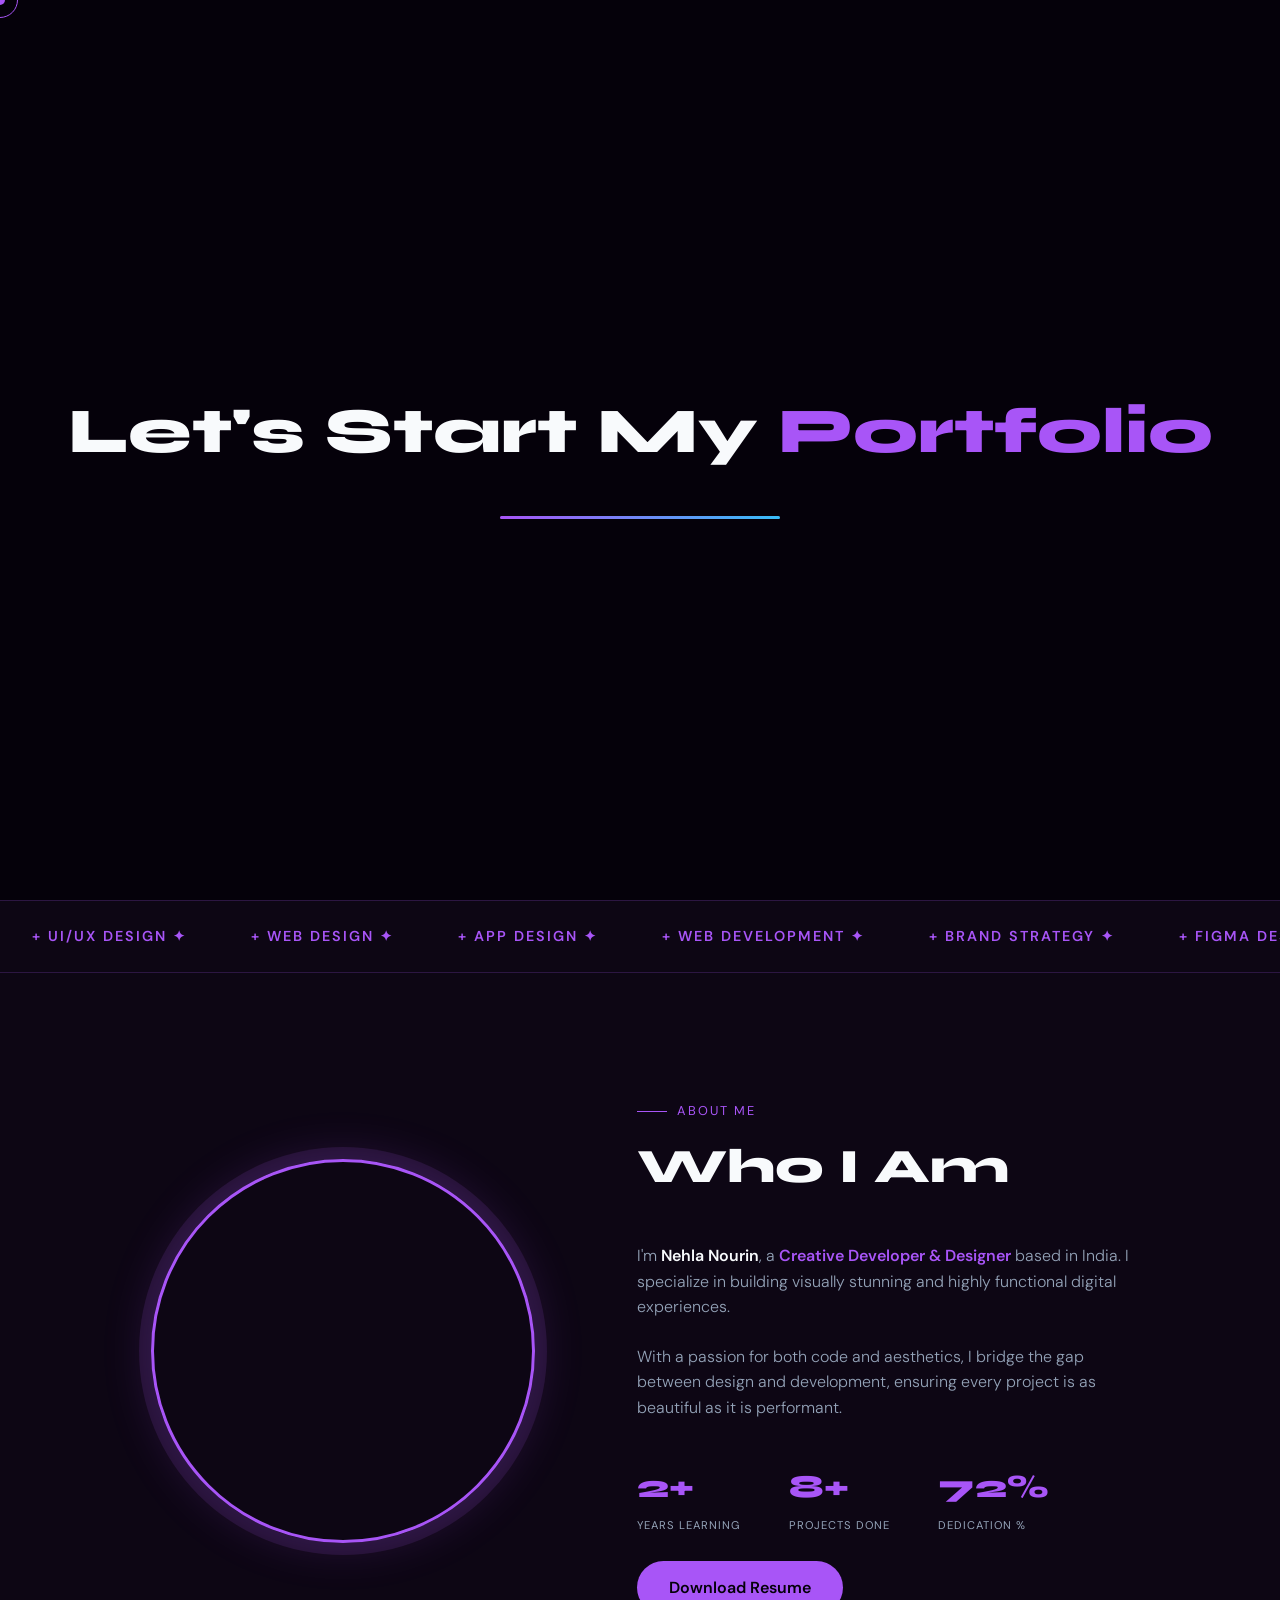
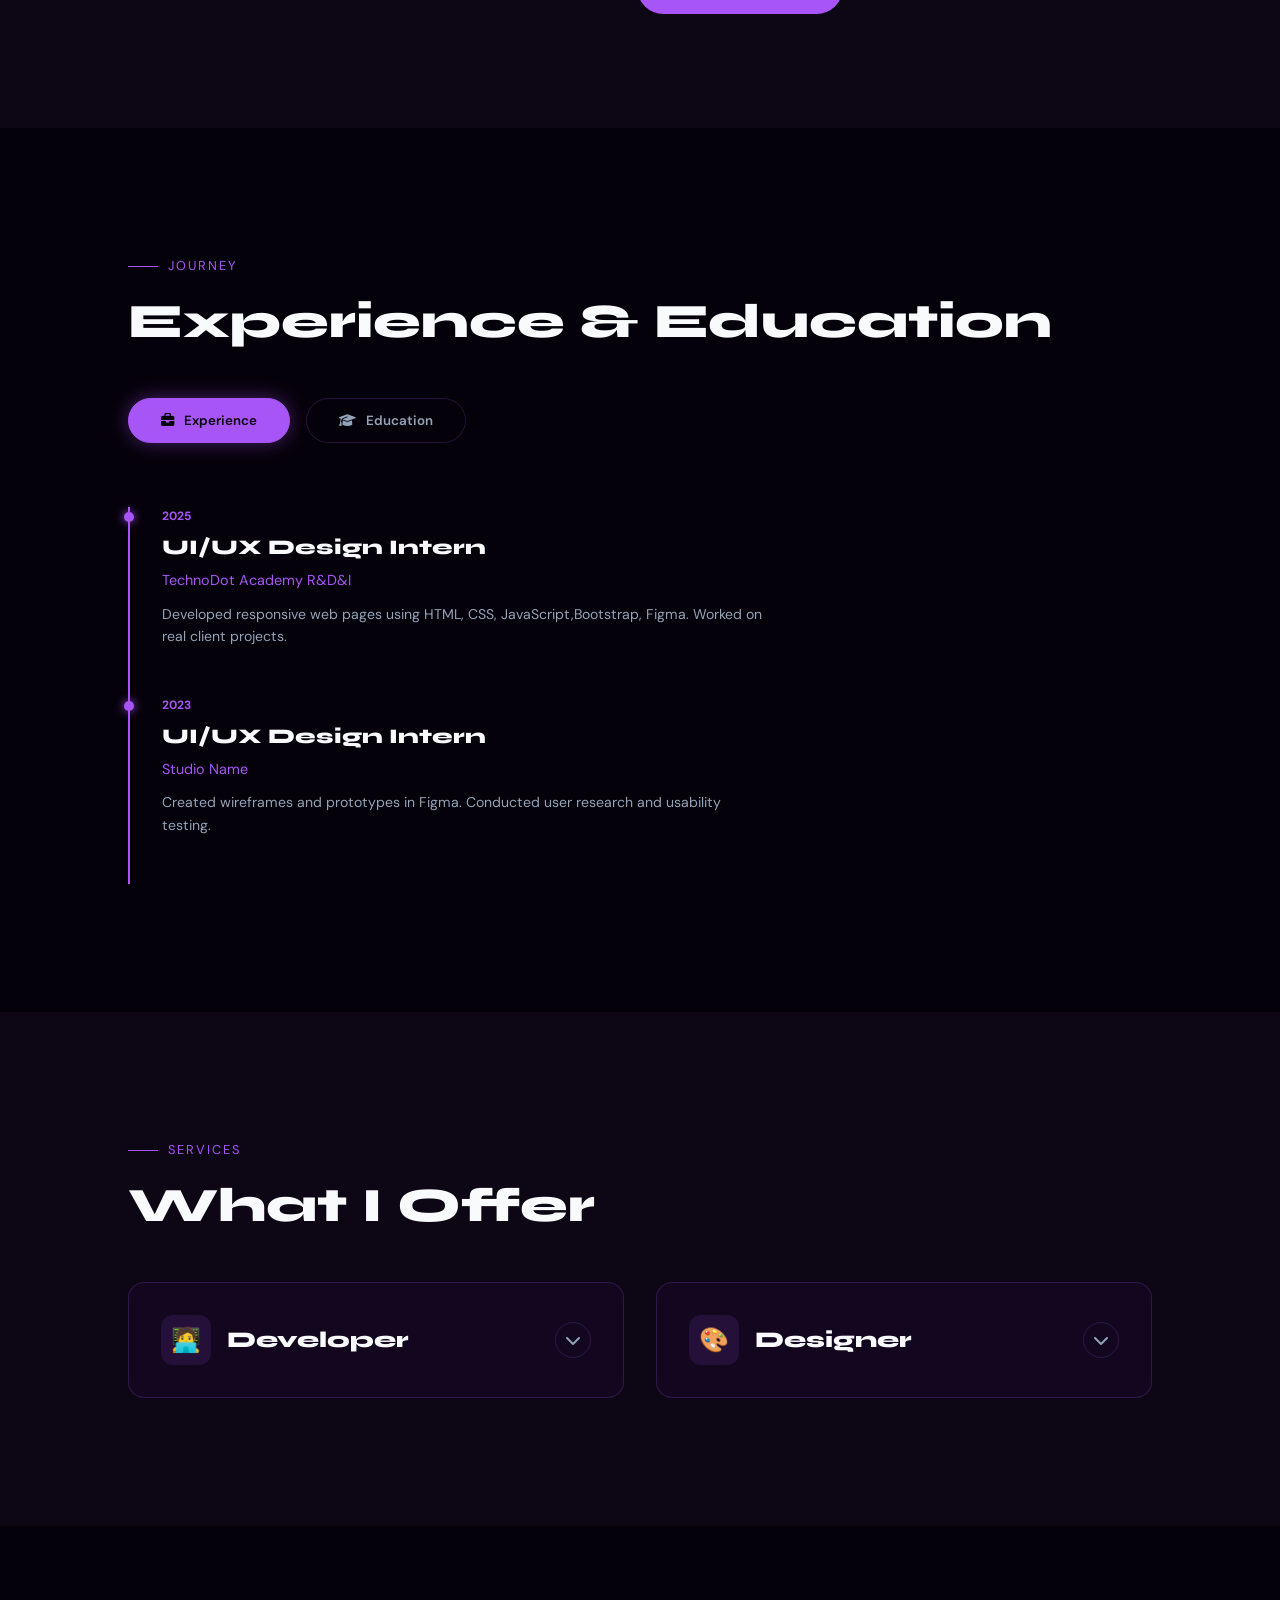
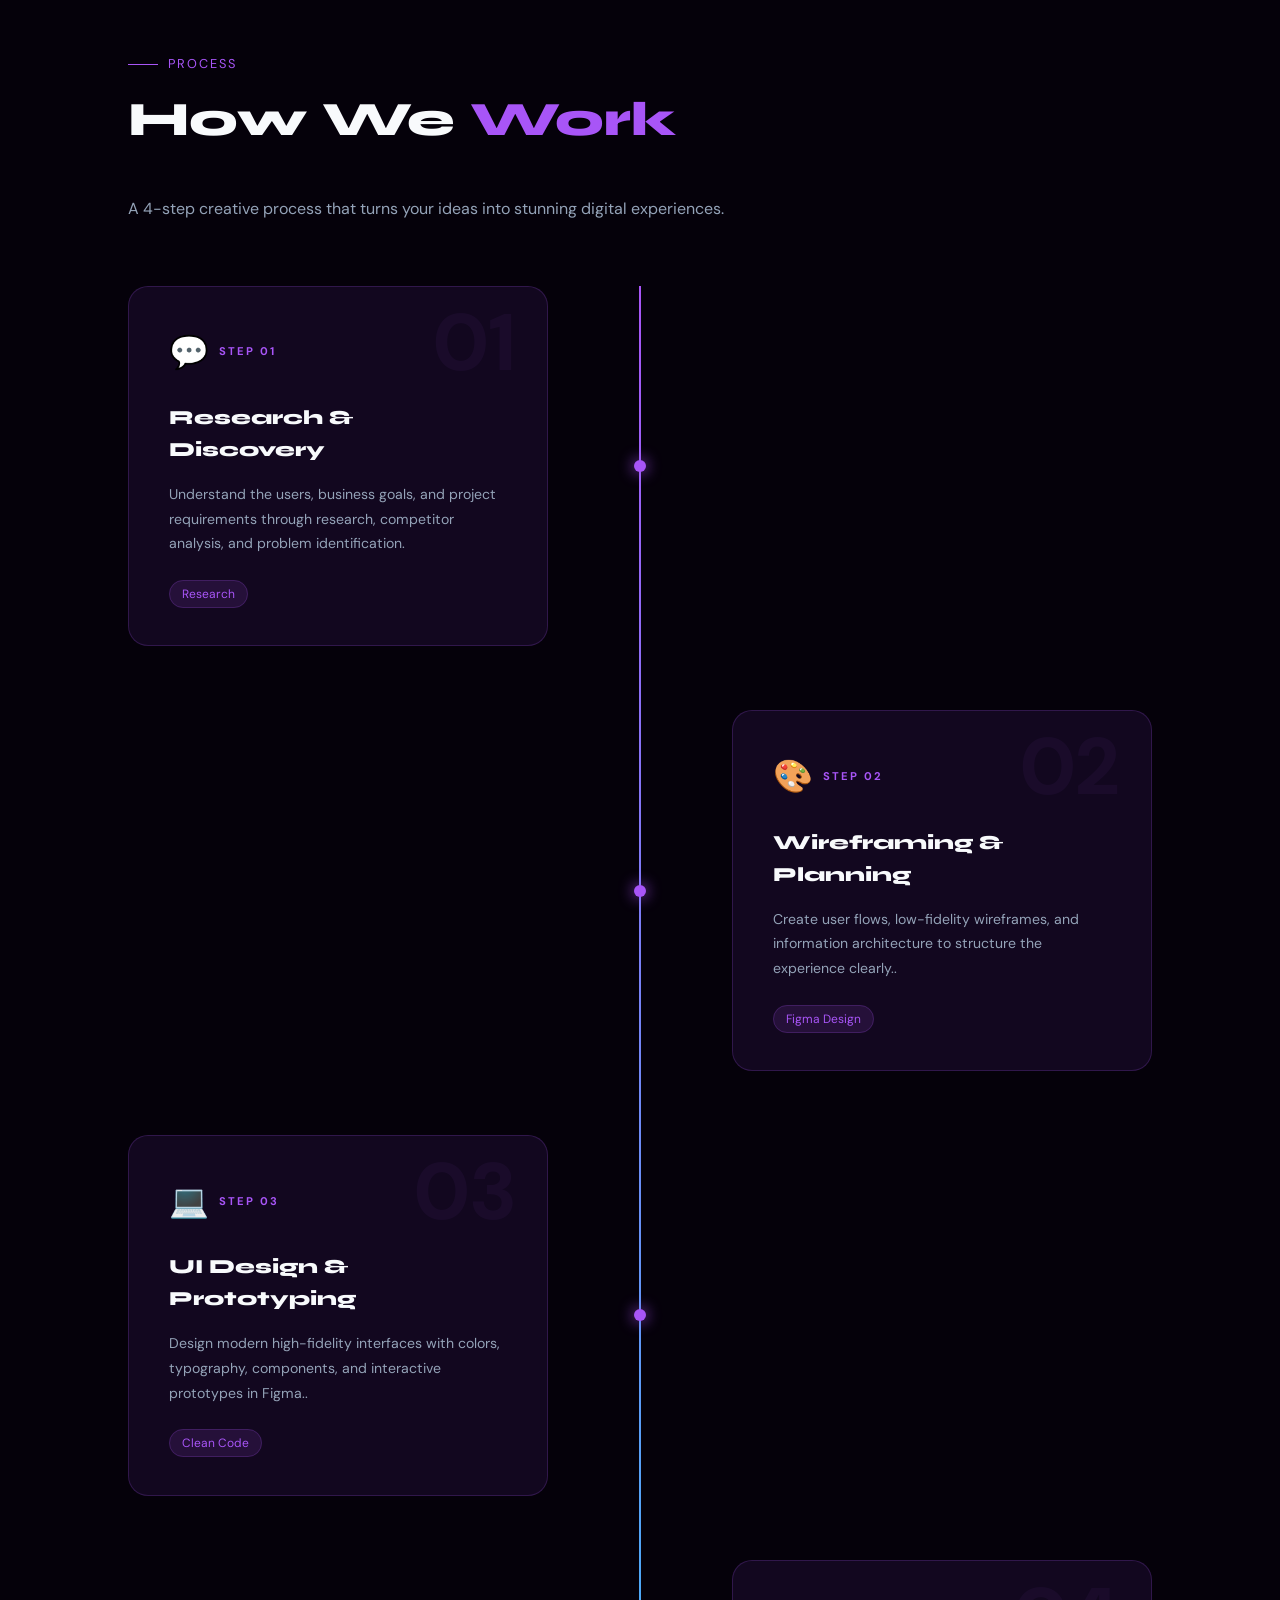
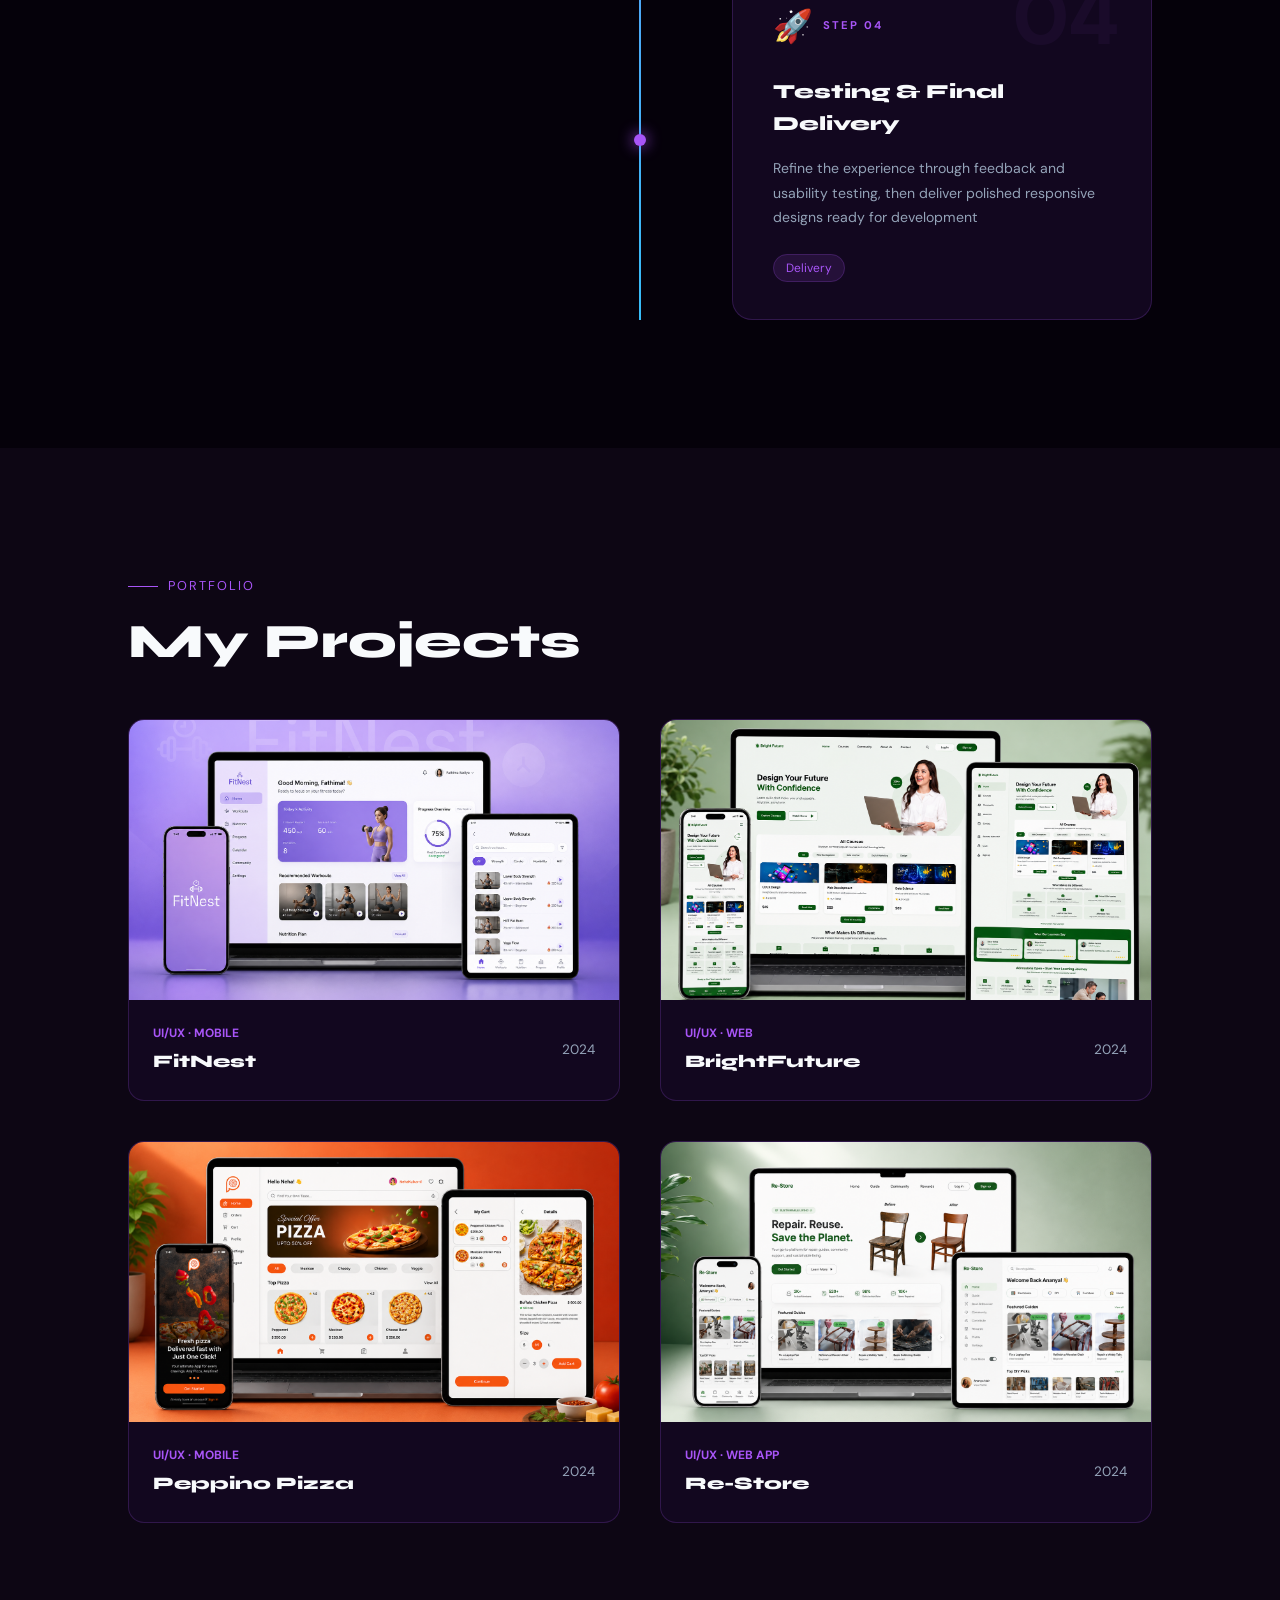
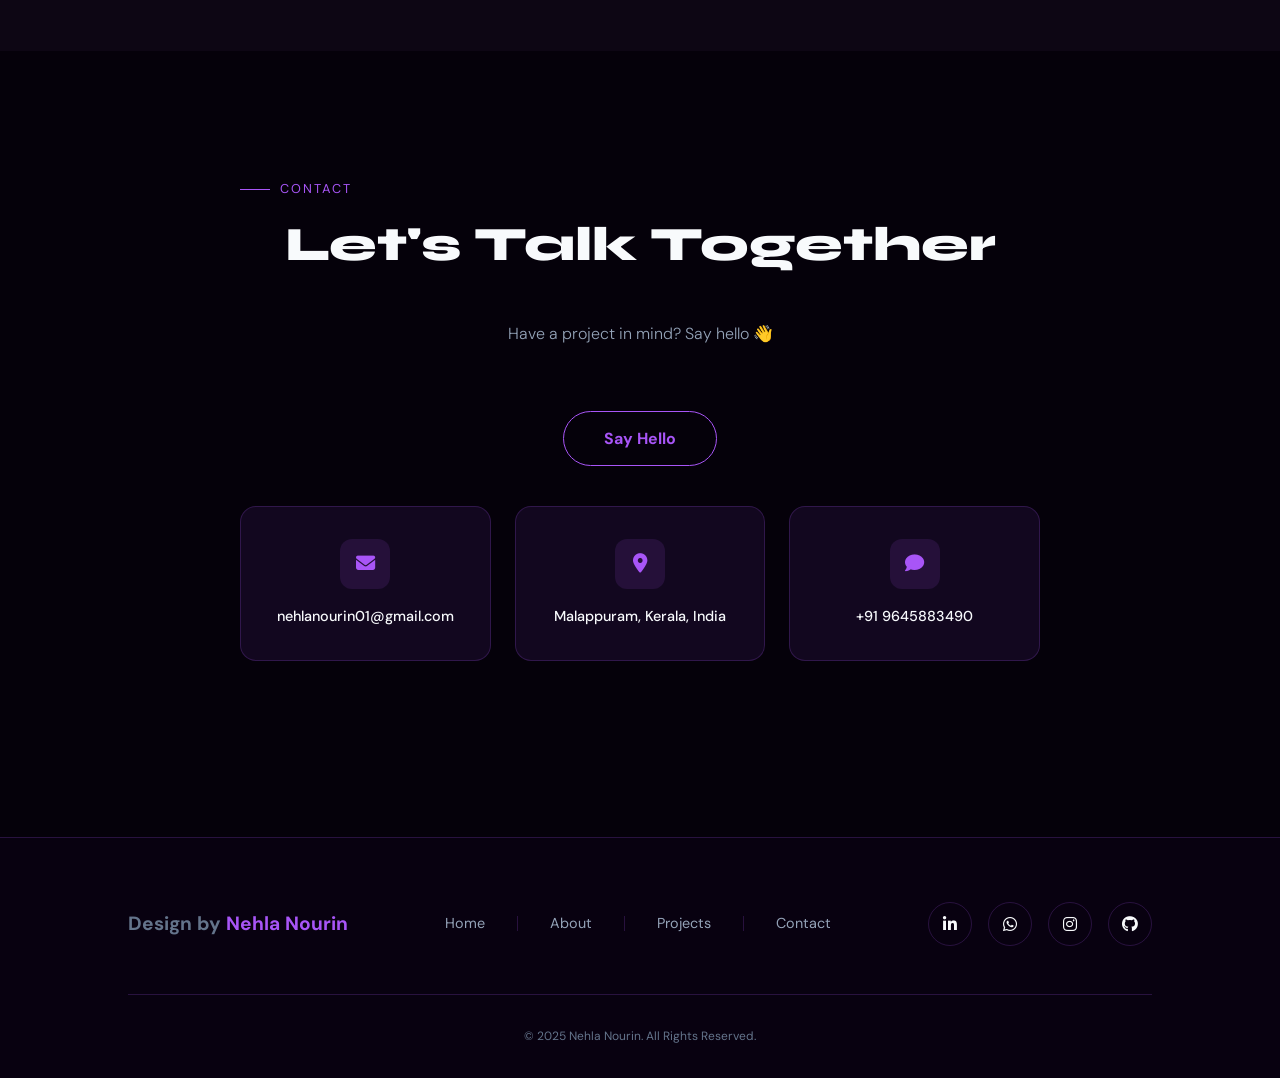
==== commit 716c1591: "Fixed Formspree" ====
--- a/index.html
+++ b/index.html
@@ -453,7 +453,7 @@
             </div>
 
             <!-- Contact Form -->
-            <form action="https://formspree.io/f/xvzldkwvx" method="POST" id="contactform">
+          <form action="https://formspree.io/f/maqvrroy" method="POST" id="contactform">
                 <div class="form-row">
                     <div class="form-group">
                         <label>Name</label>
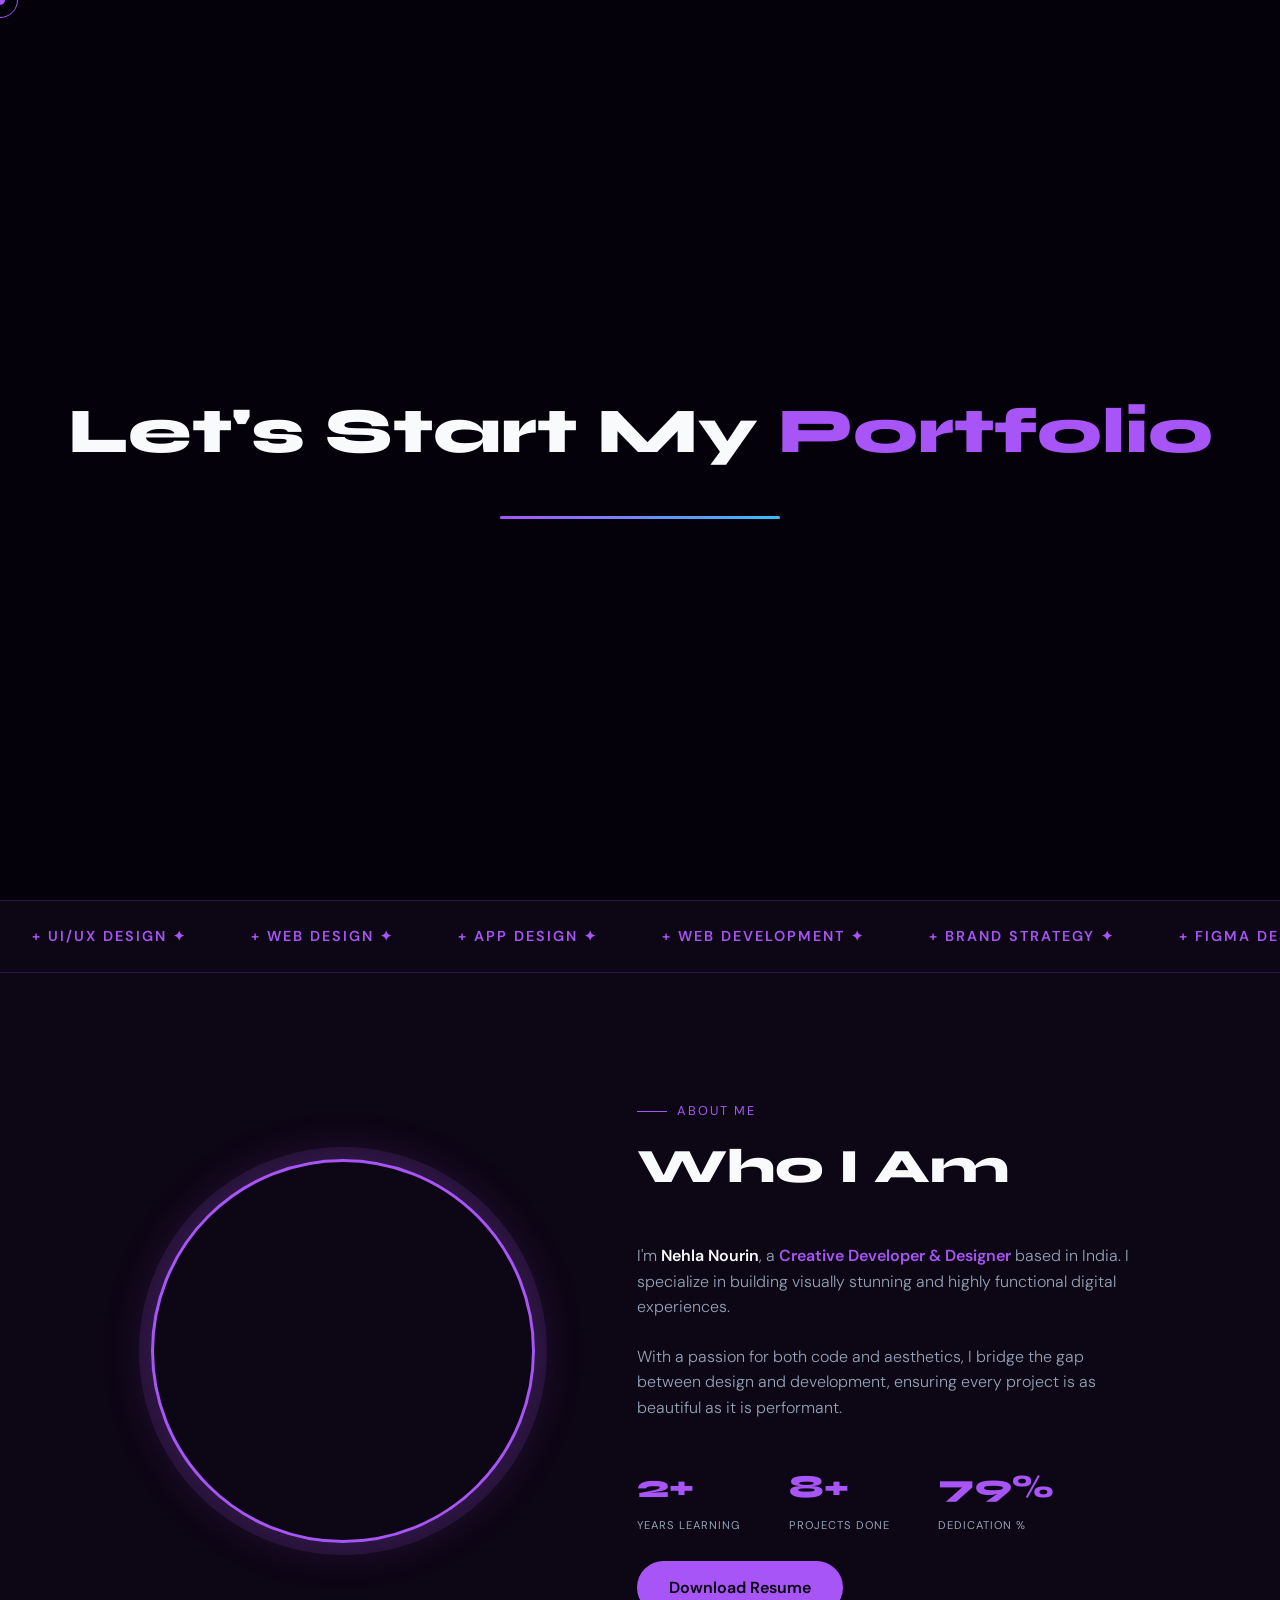
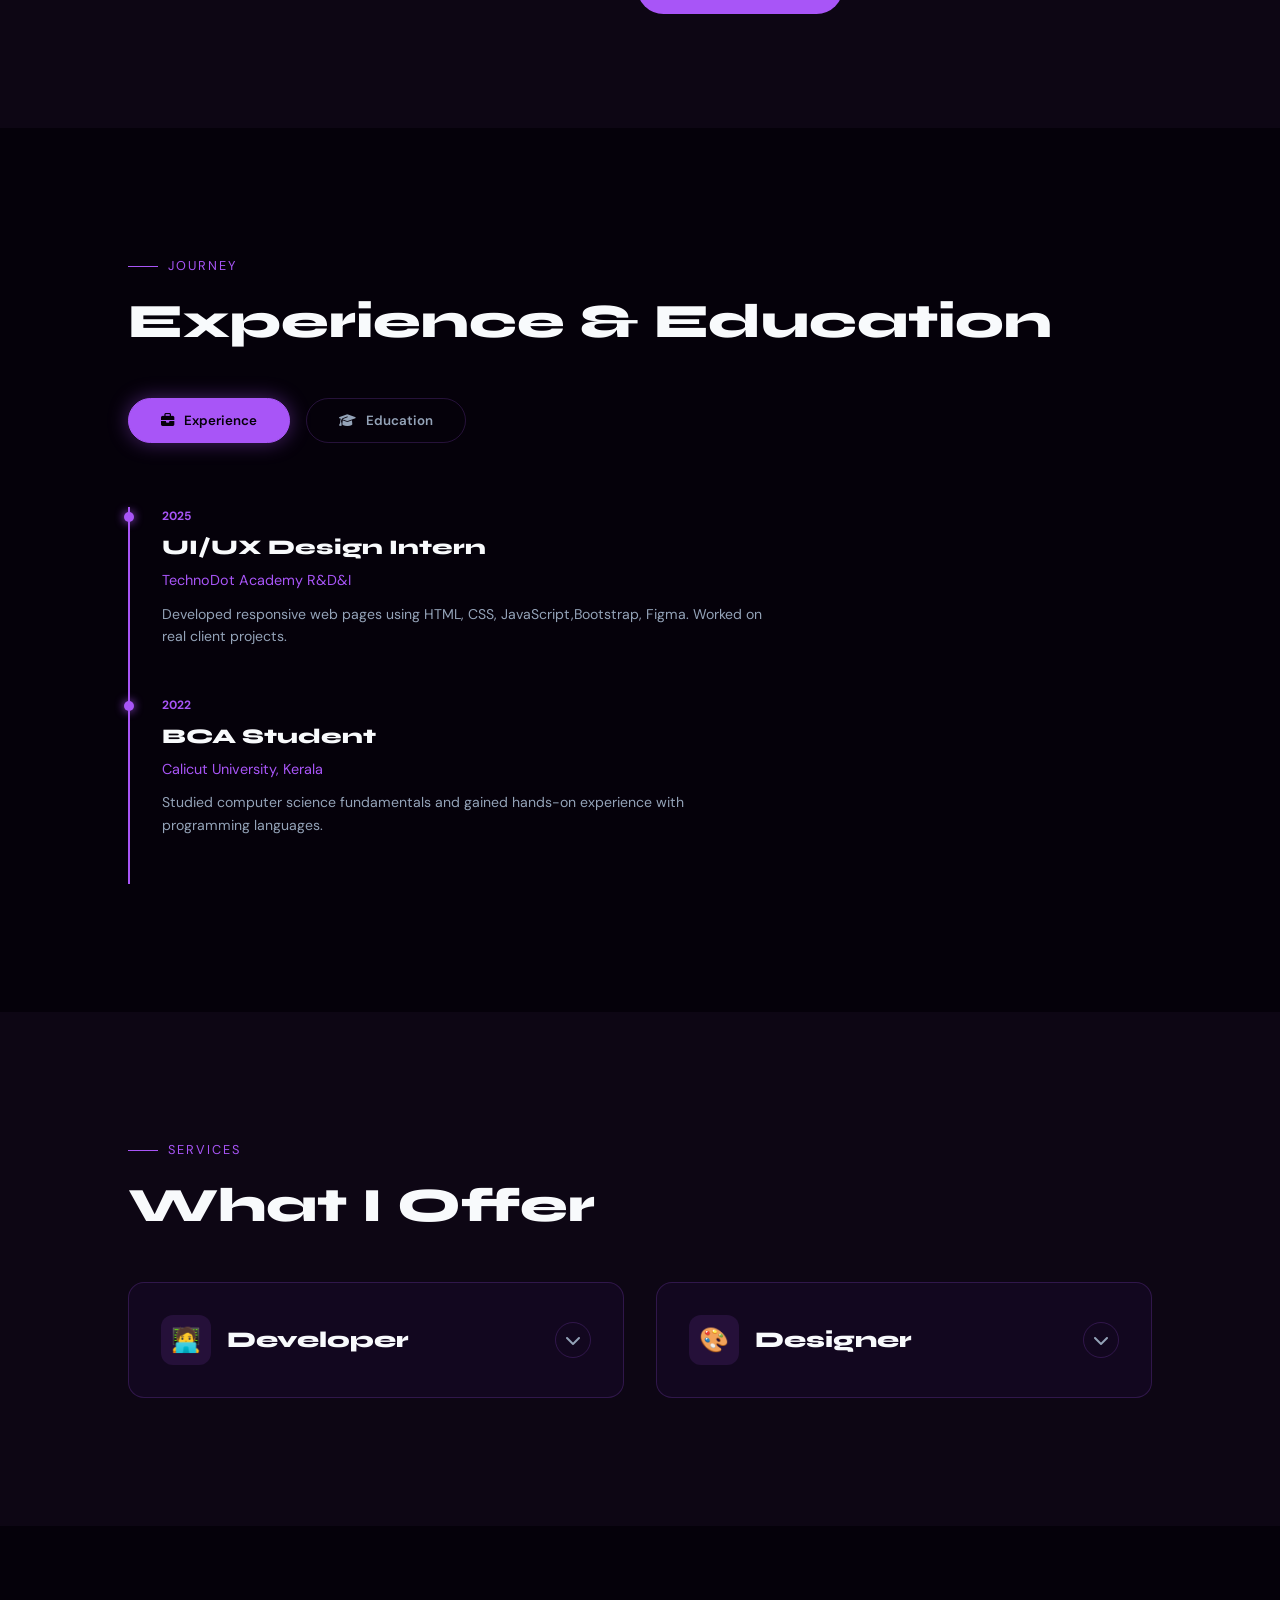
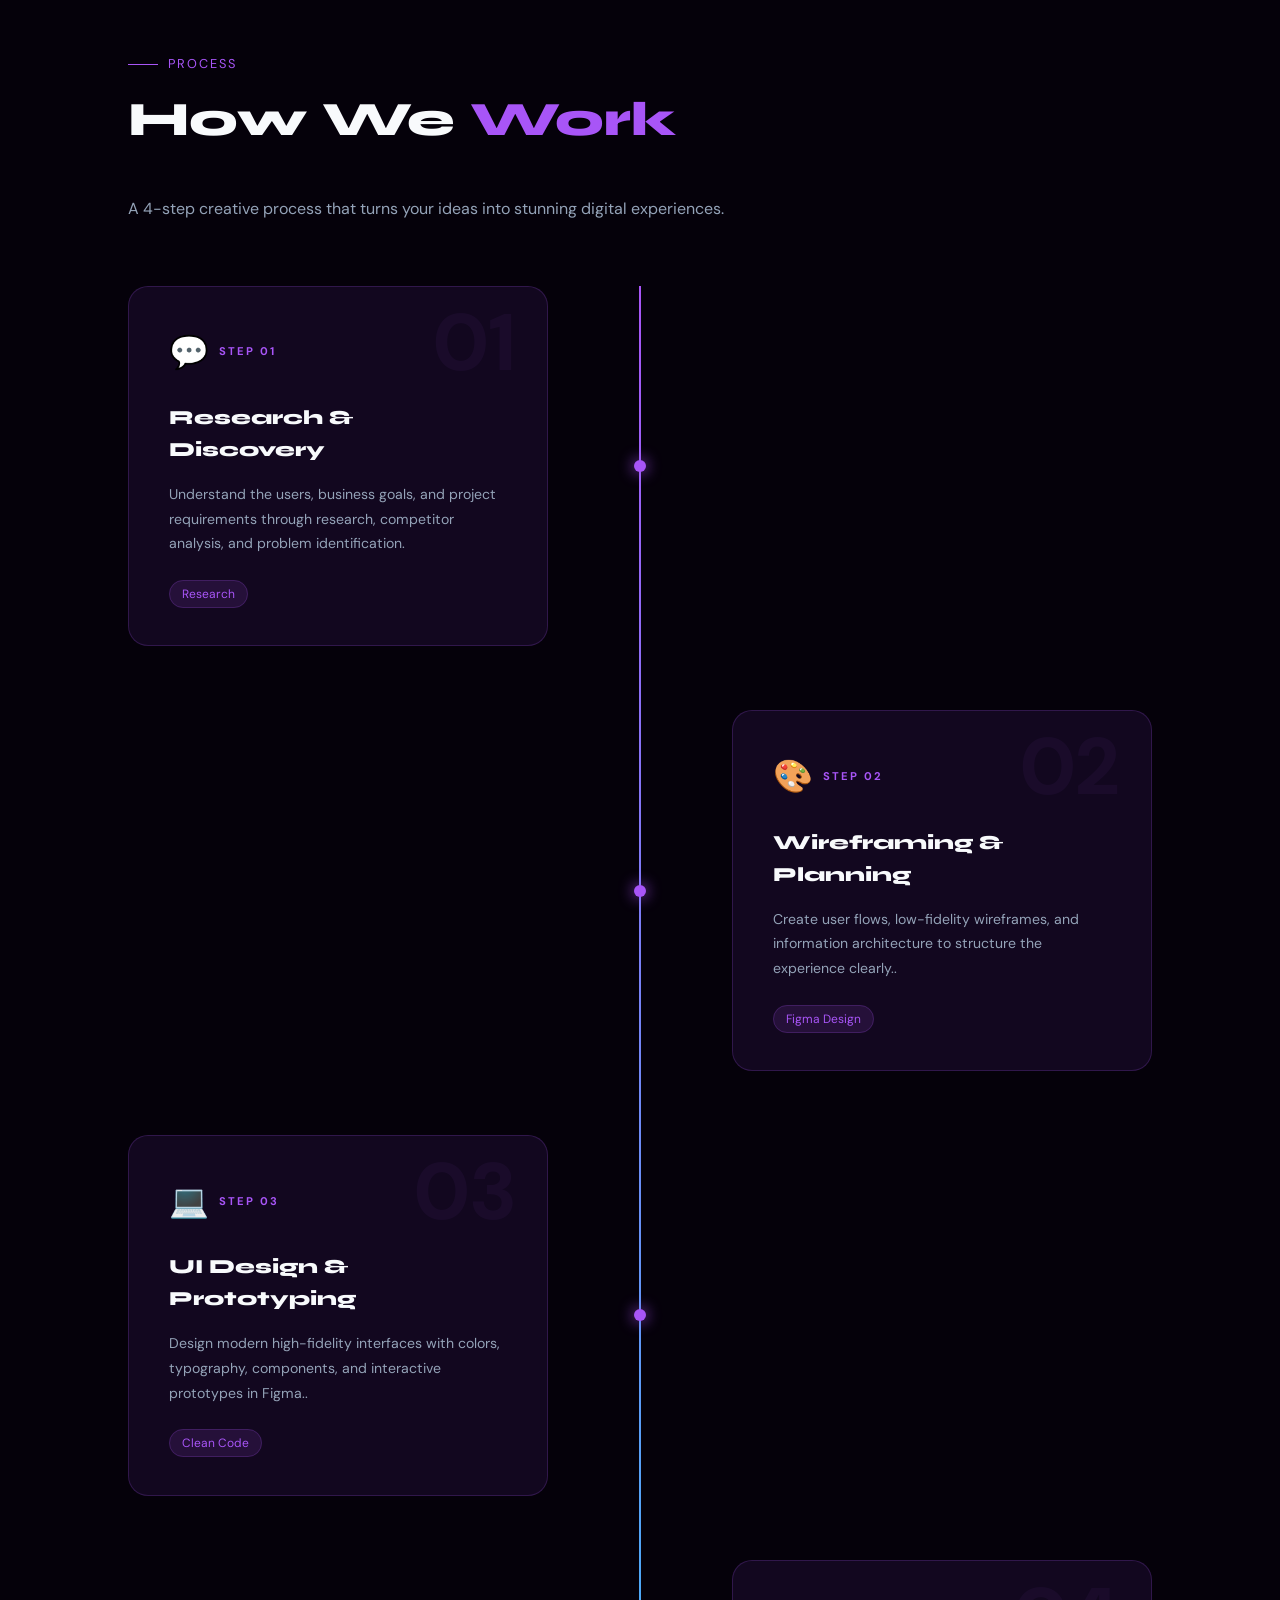
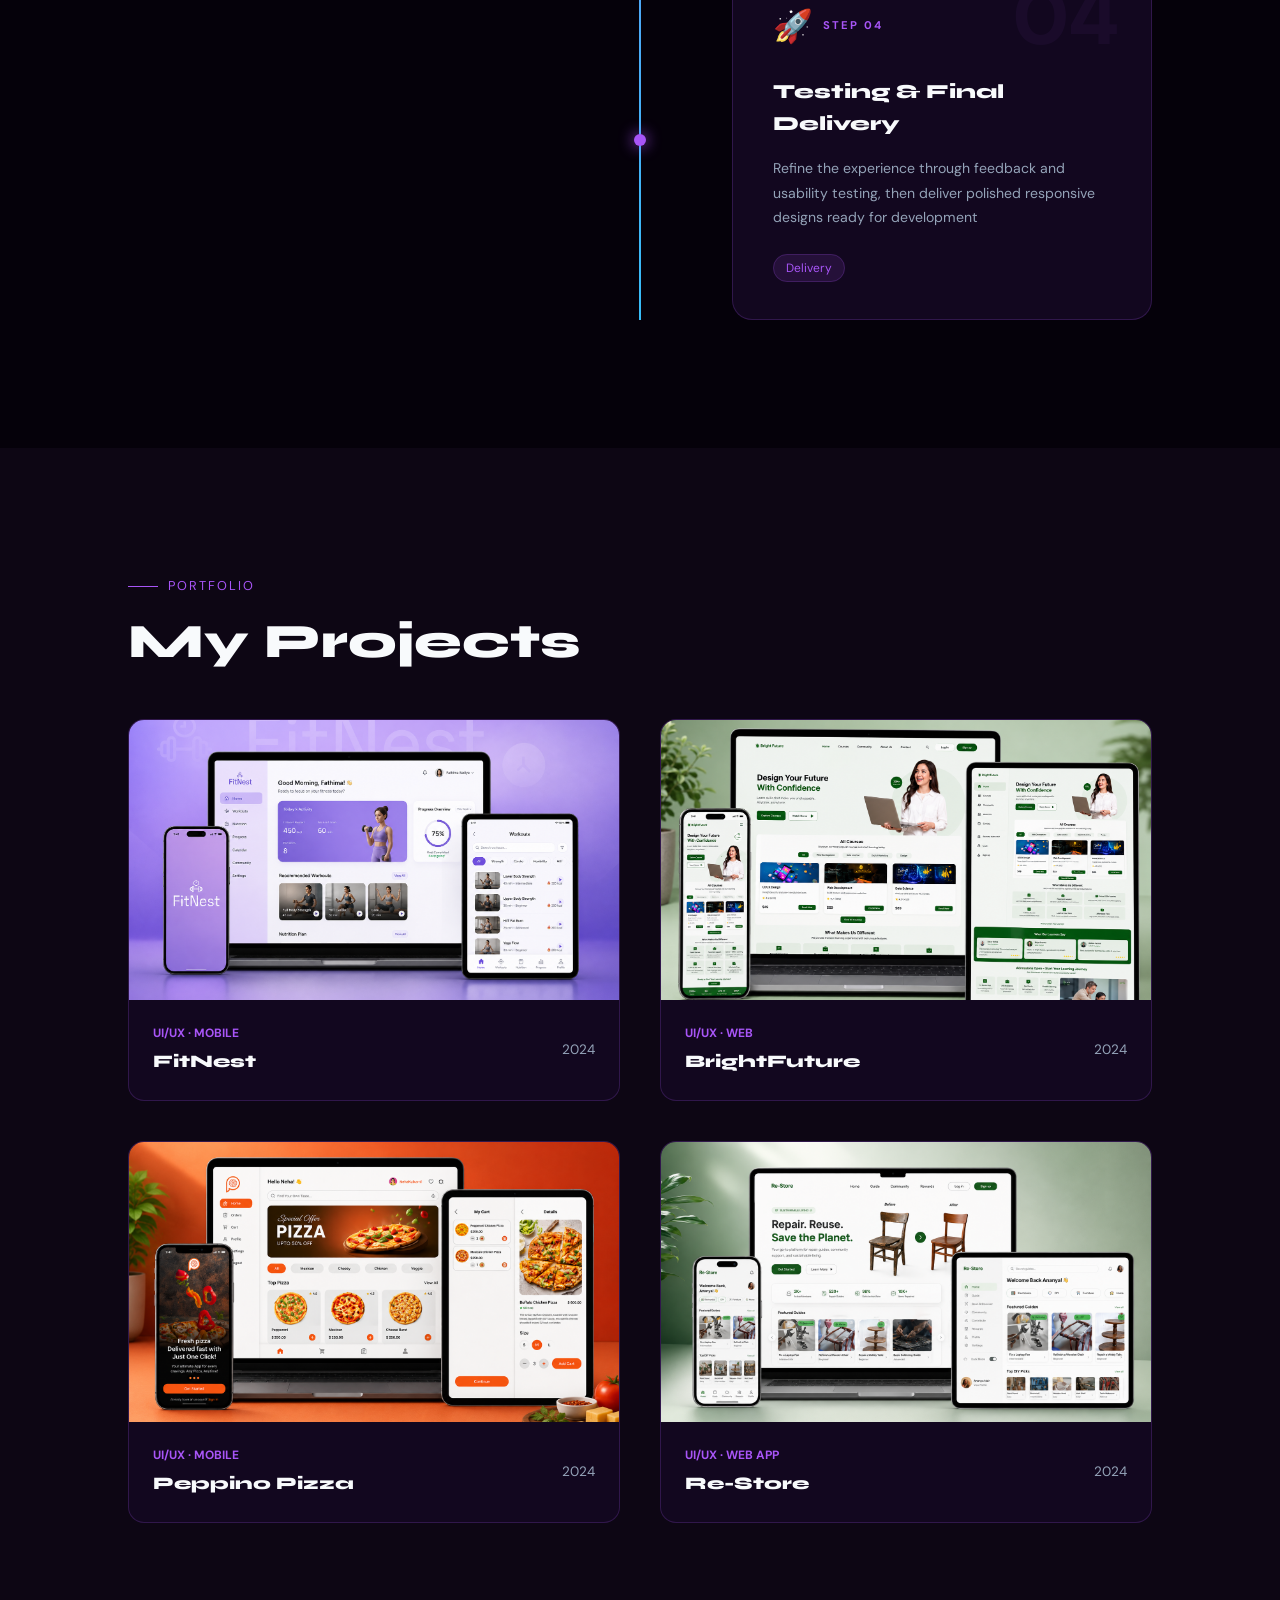
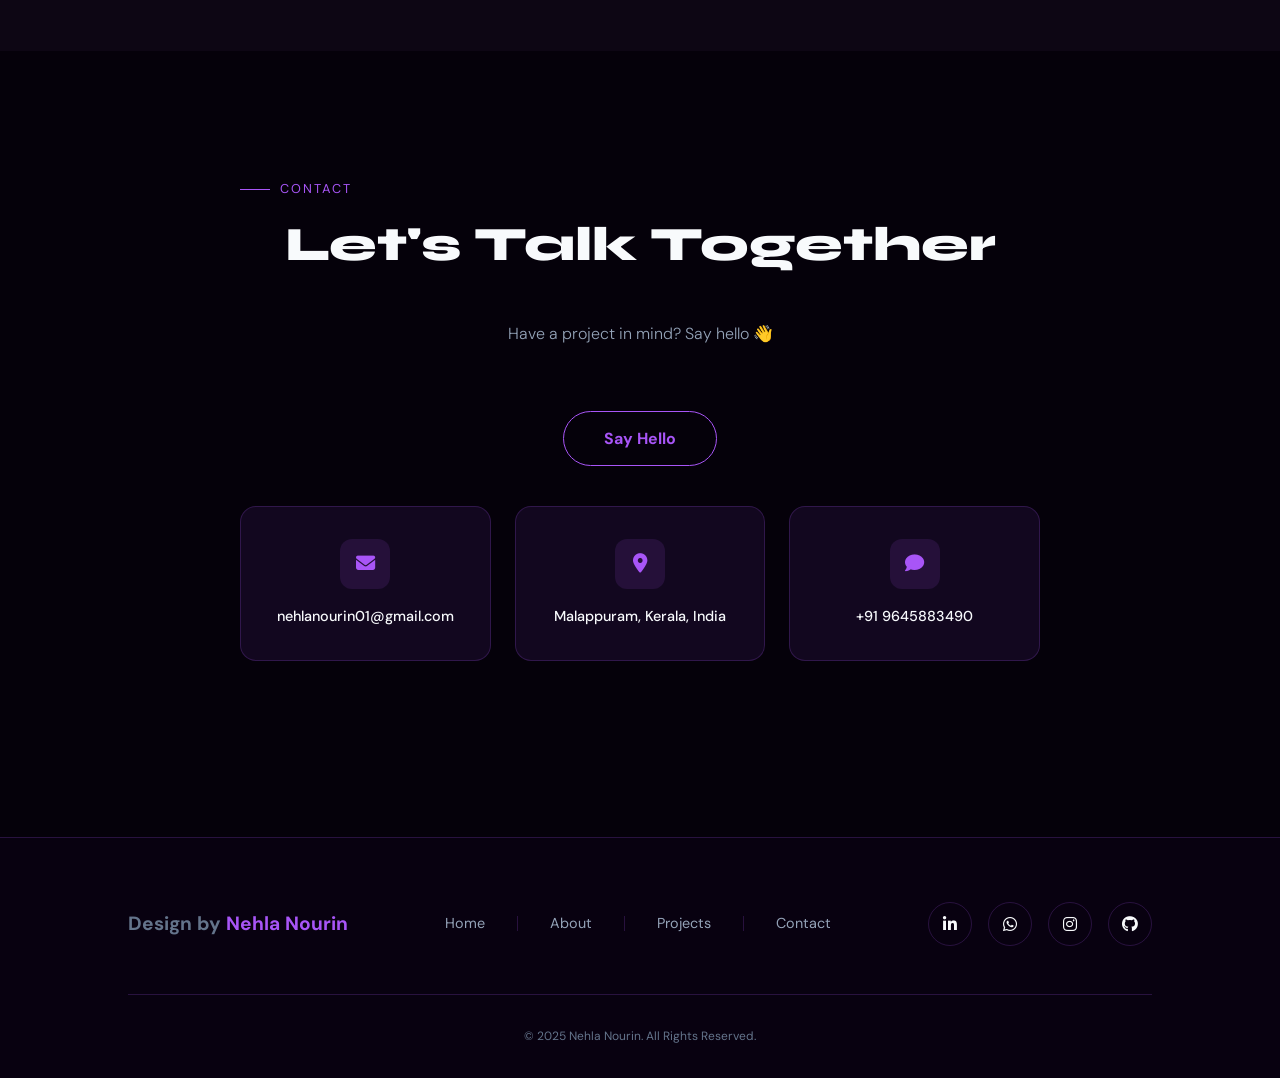
==== commit 6a2b111e: "Updated portfolio" ====
--- a/index.html
+++ b/index.html
@@ -196,11 +196,10 @@
                         client projects.</p>
                 </div>
                 <div class="time-item">
-                    <span class="time-year">2023</span>
-                    <h3 class="time-title">UI/UX Design Intern</h3>
-                    <span class="time-place">Studio Name</span>
-                    <p class="time-desc">Created wireframes and prototypes in Figma. Conducted user research and
-                        usability testing.</p>
+                    <span class="time-year">2022</span>
+                    <h3 class="time-title">BCA Student</h3>
+                    <span class="time-place">Calicut University, Kerala</span>
+                    <p class="time-desc">Studied computer science fundamentals and gained hands-on experience with programming languages.</p>
                 </div>
             </div>
         </div>
